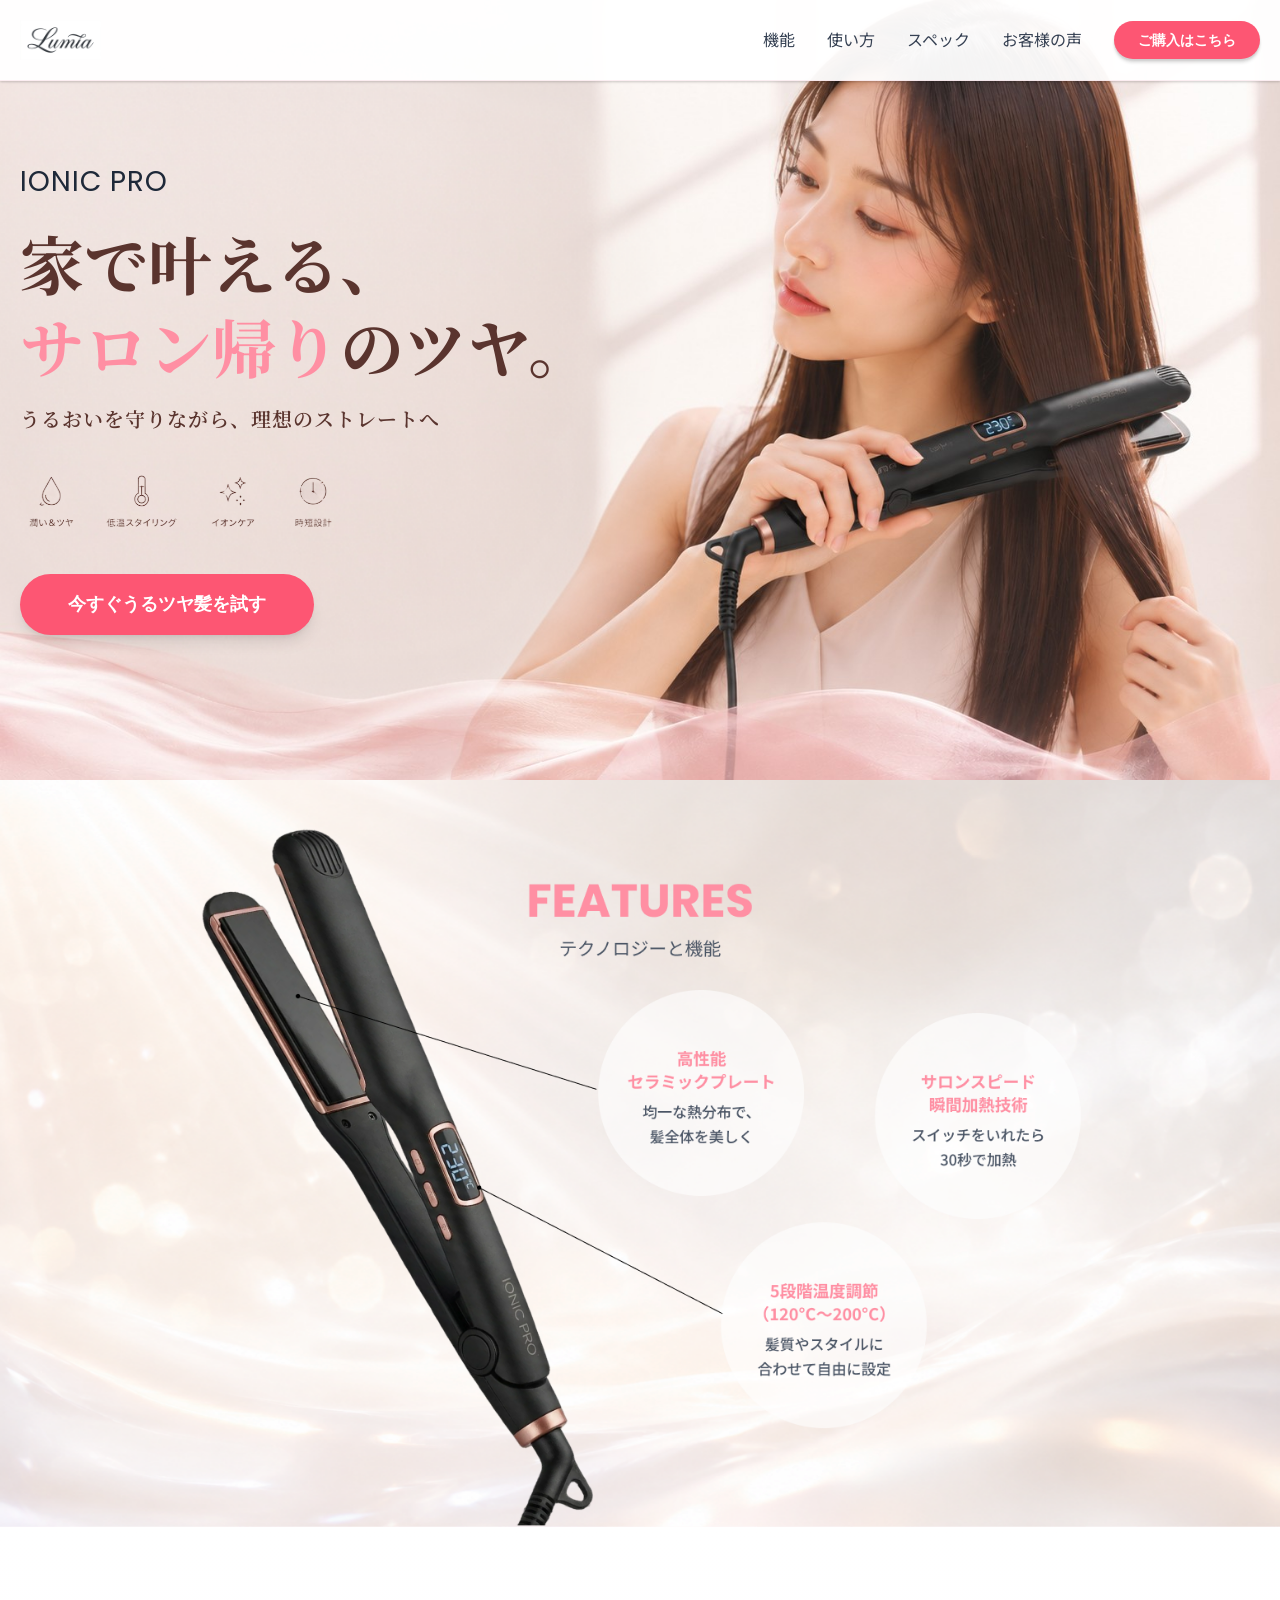
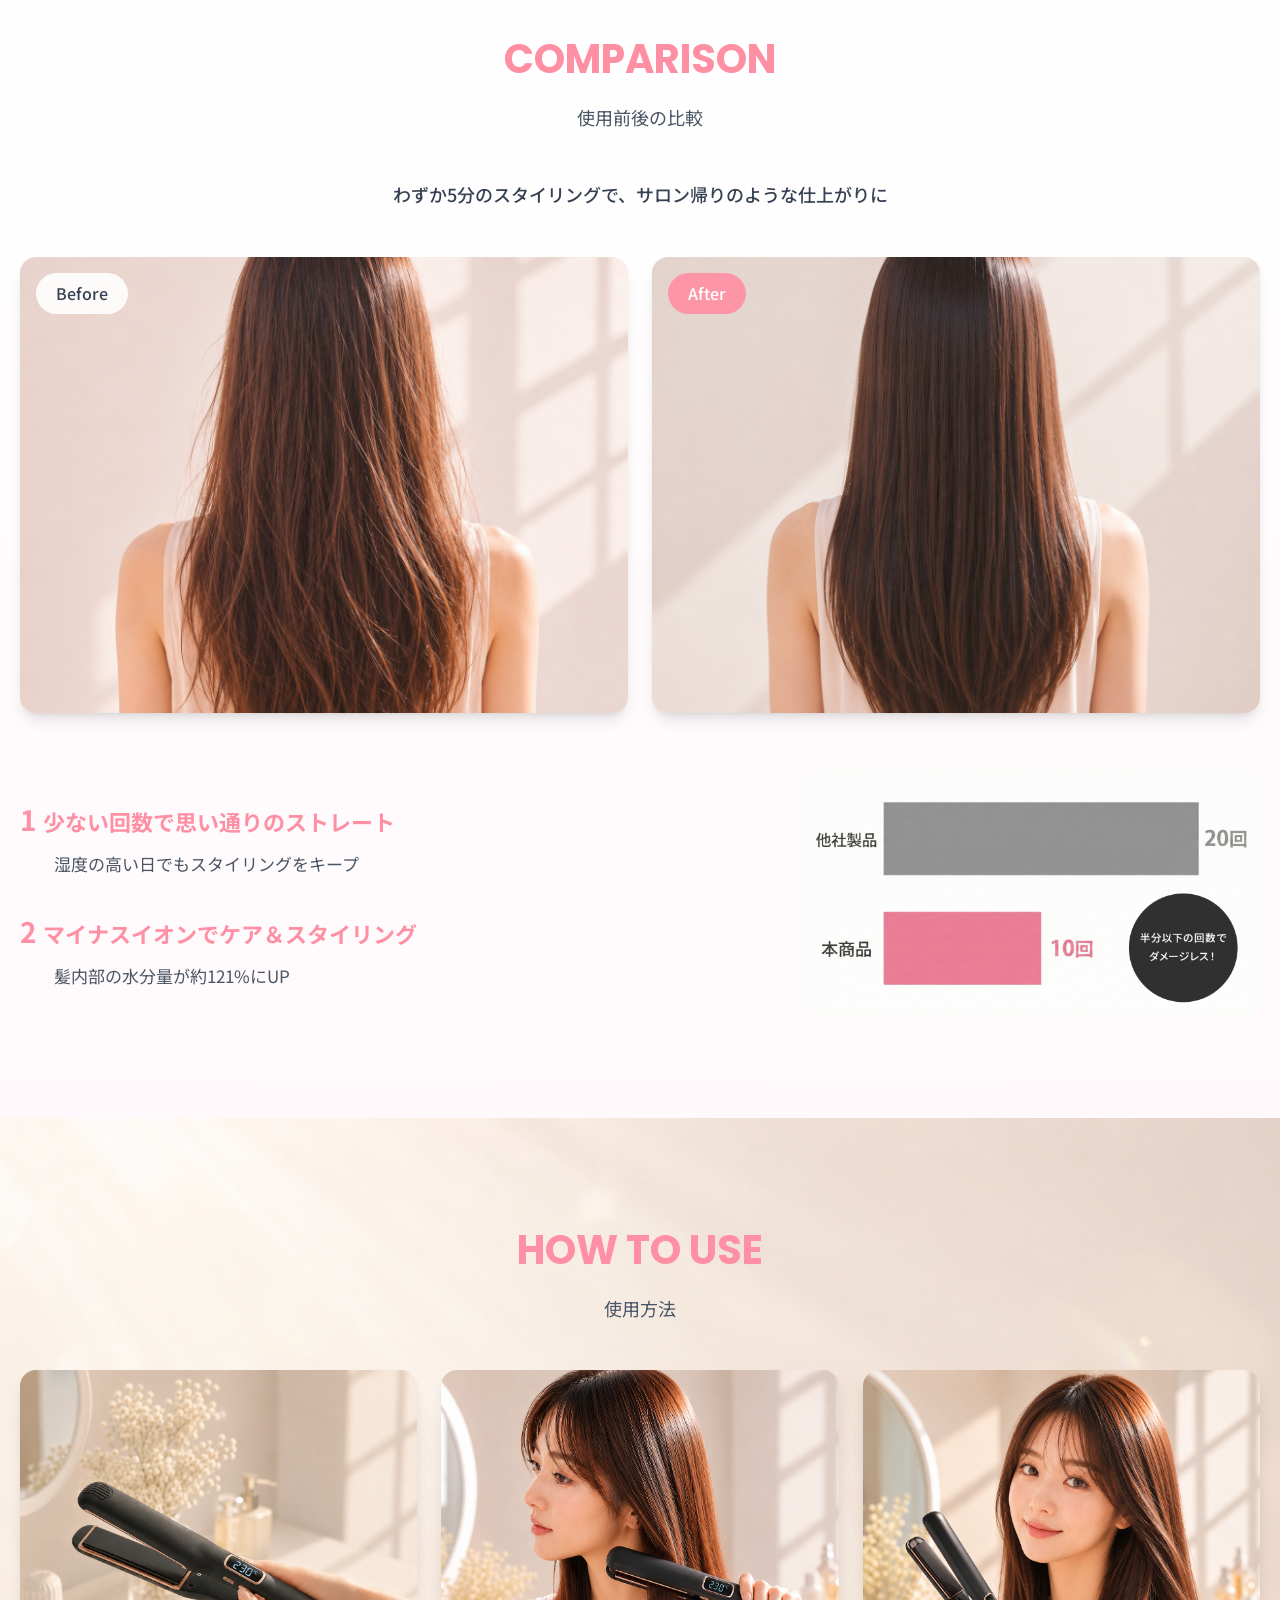
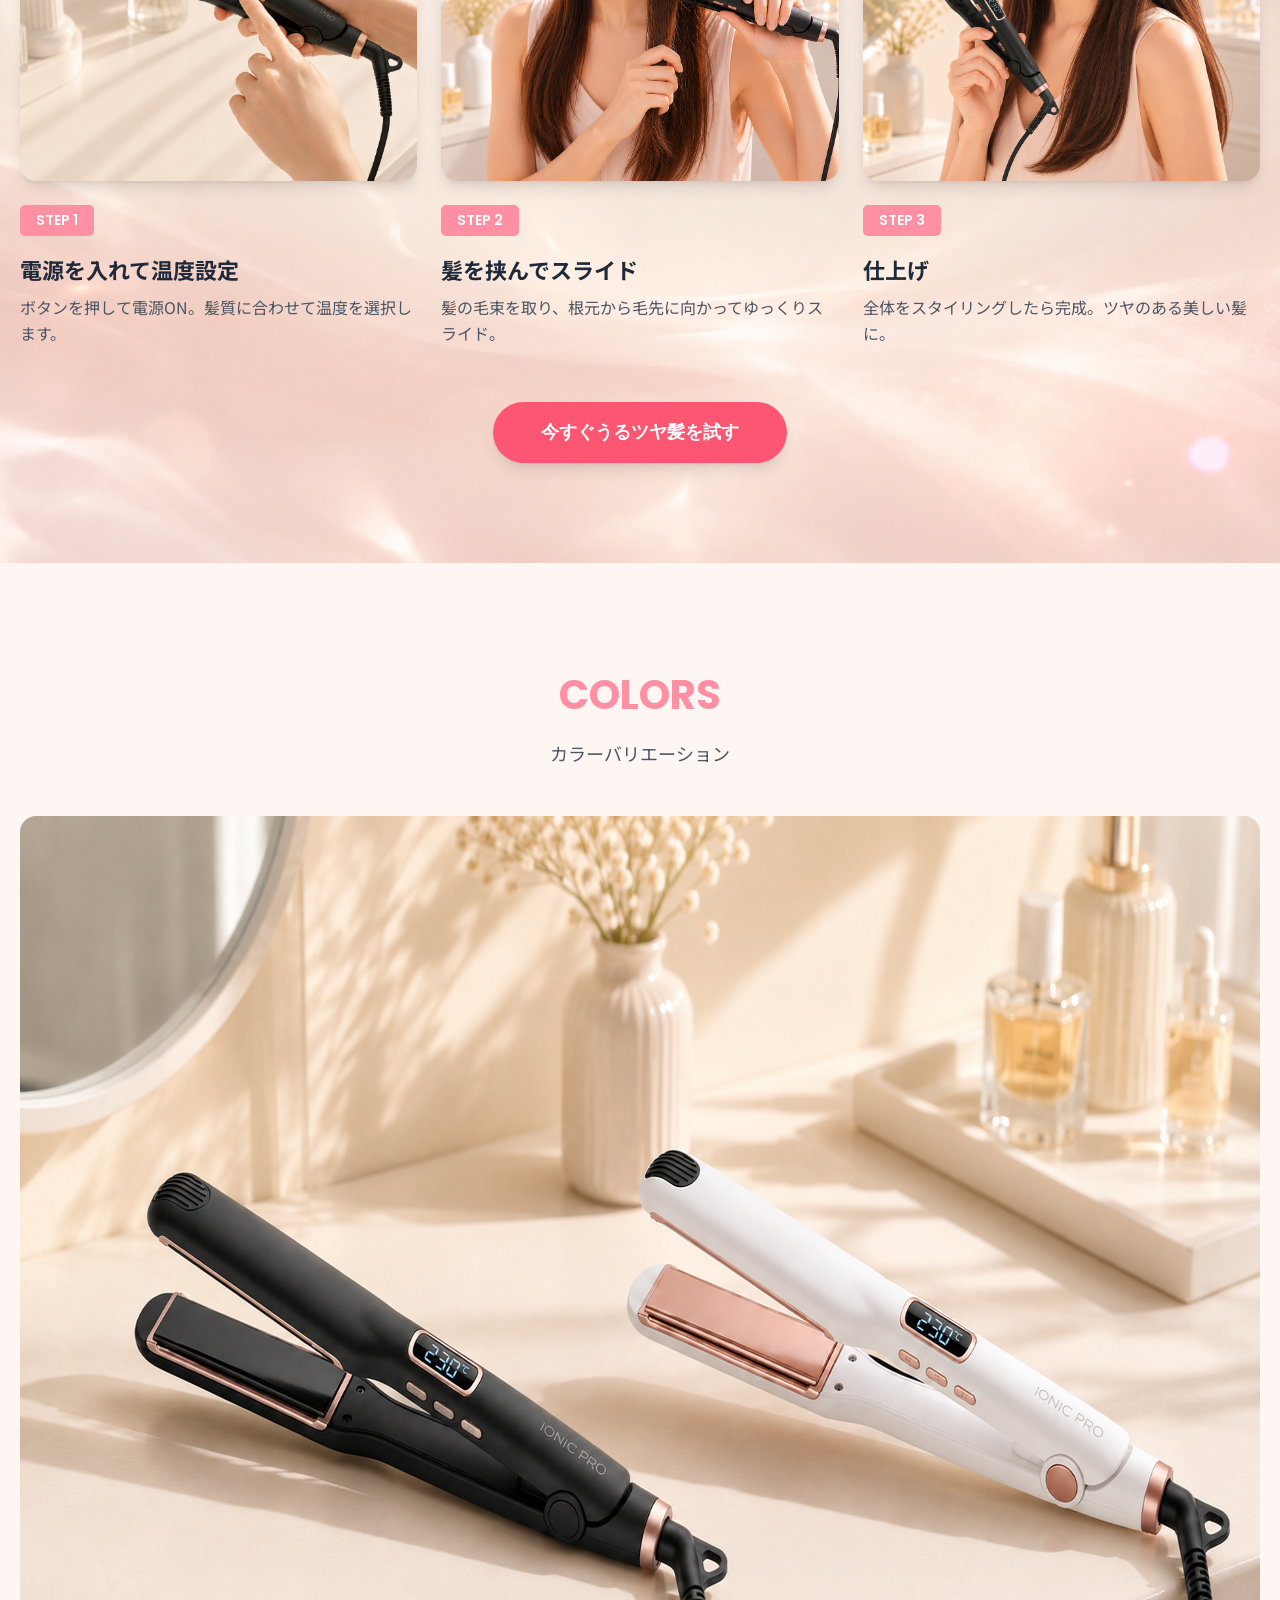
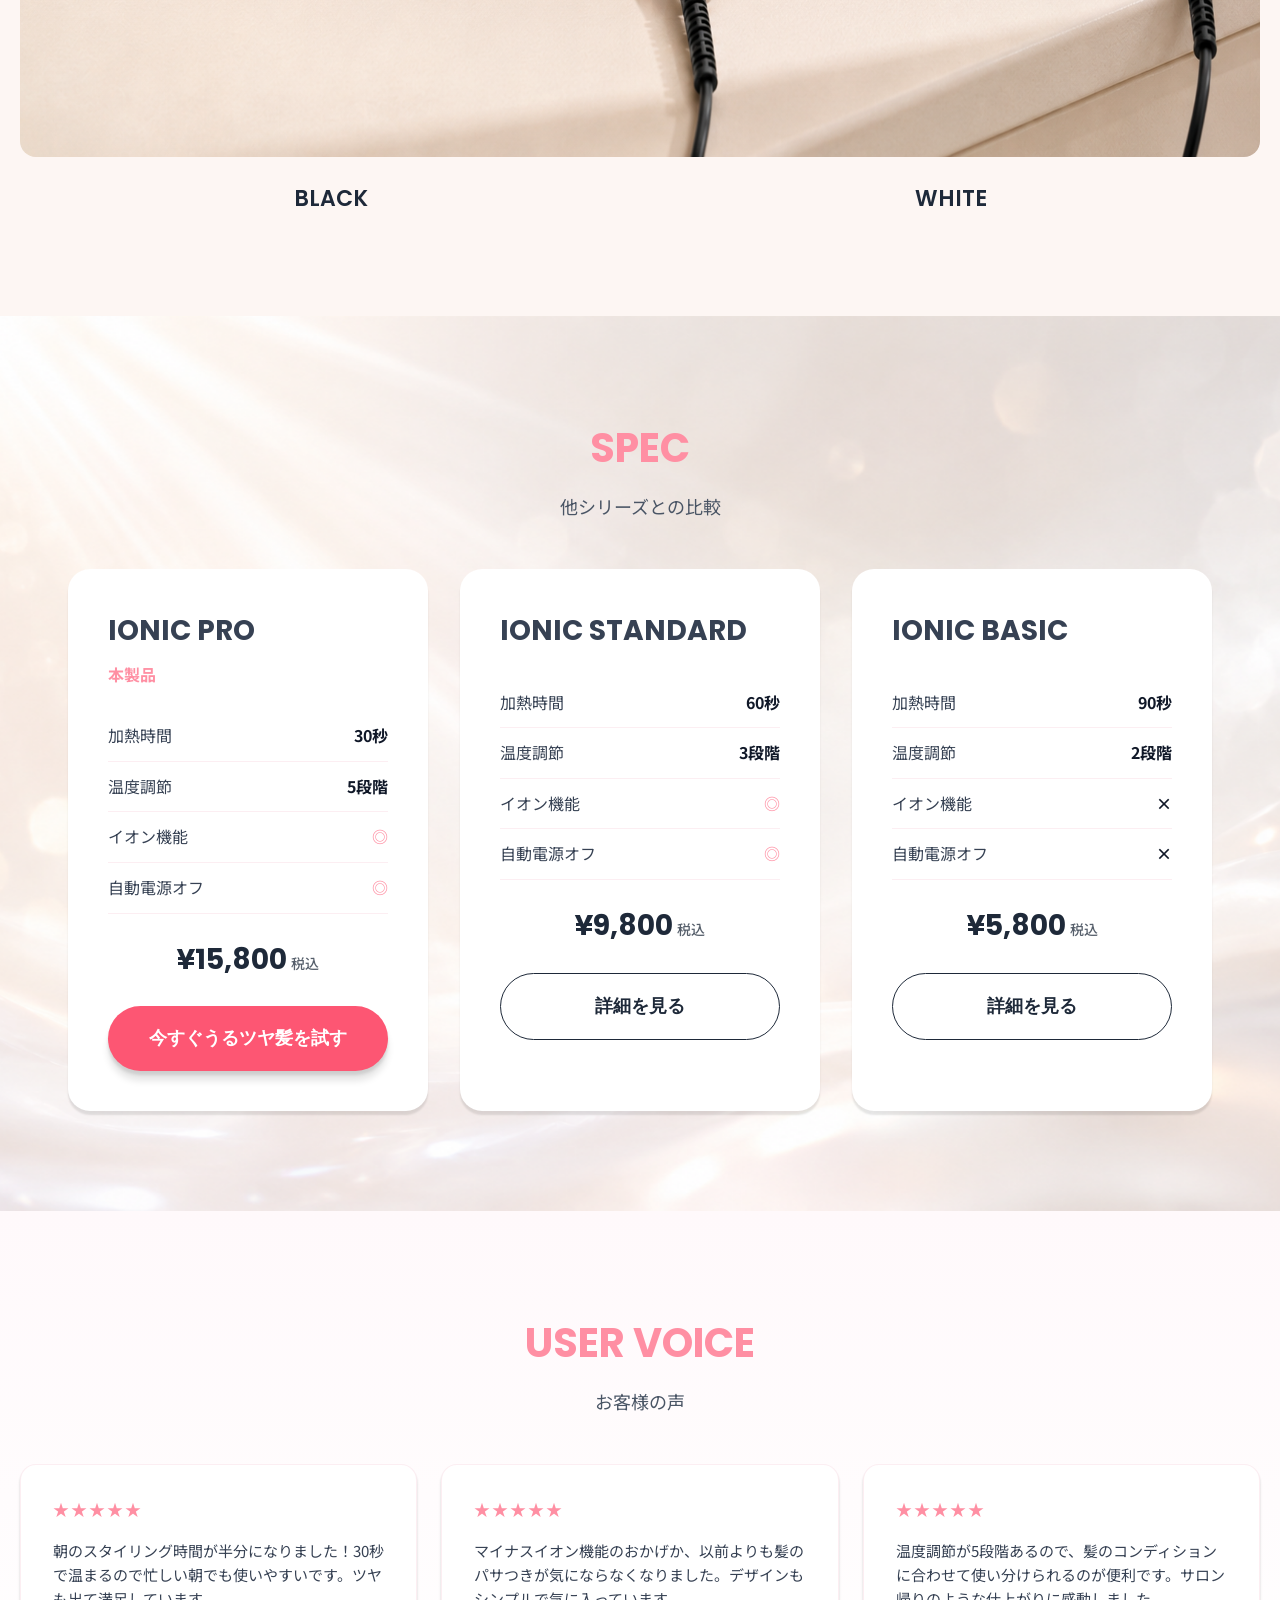
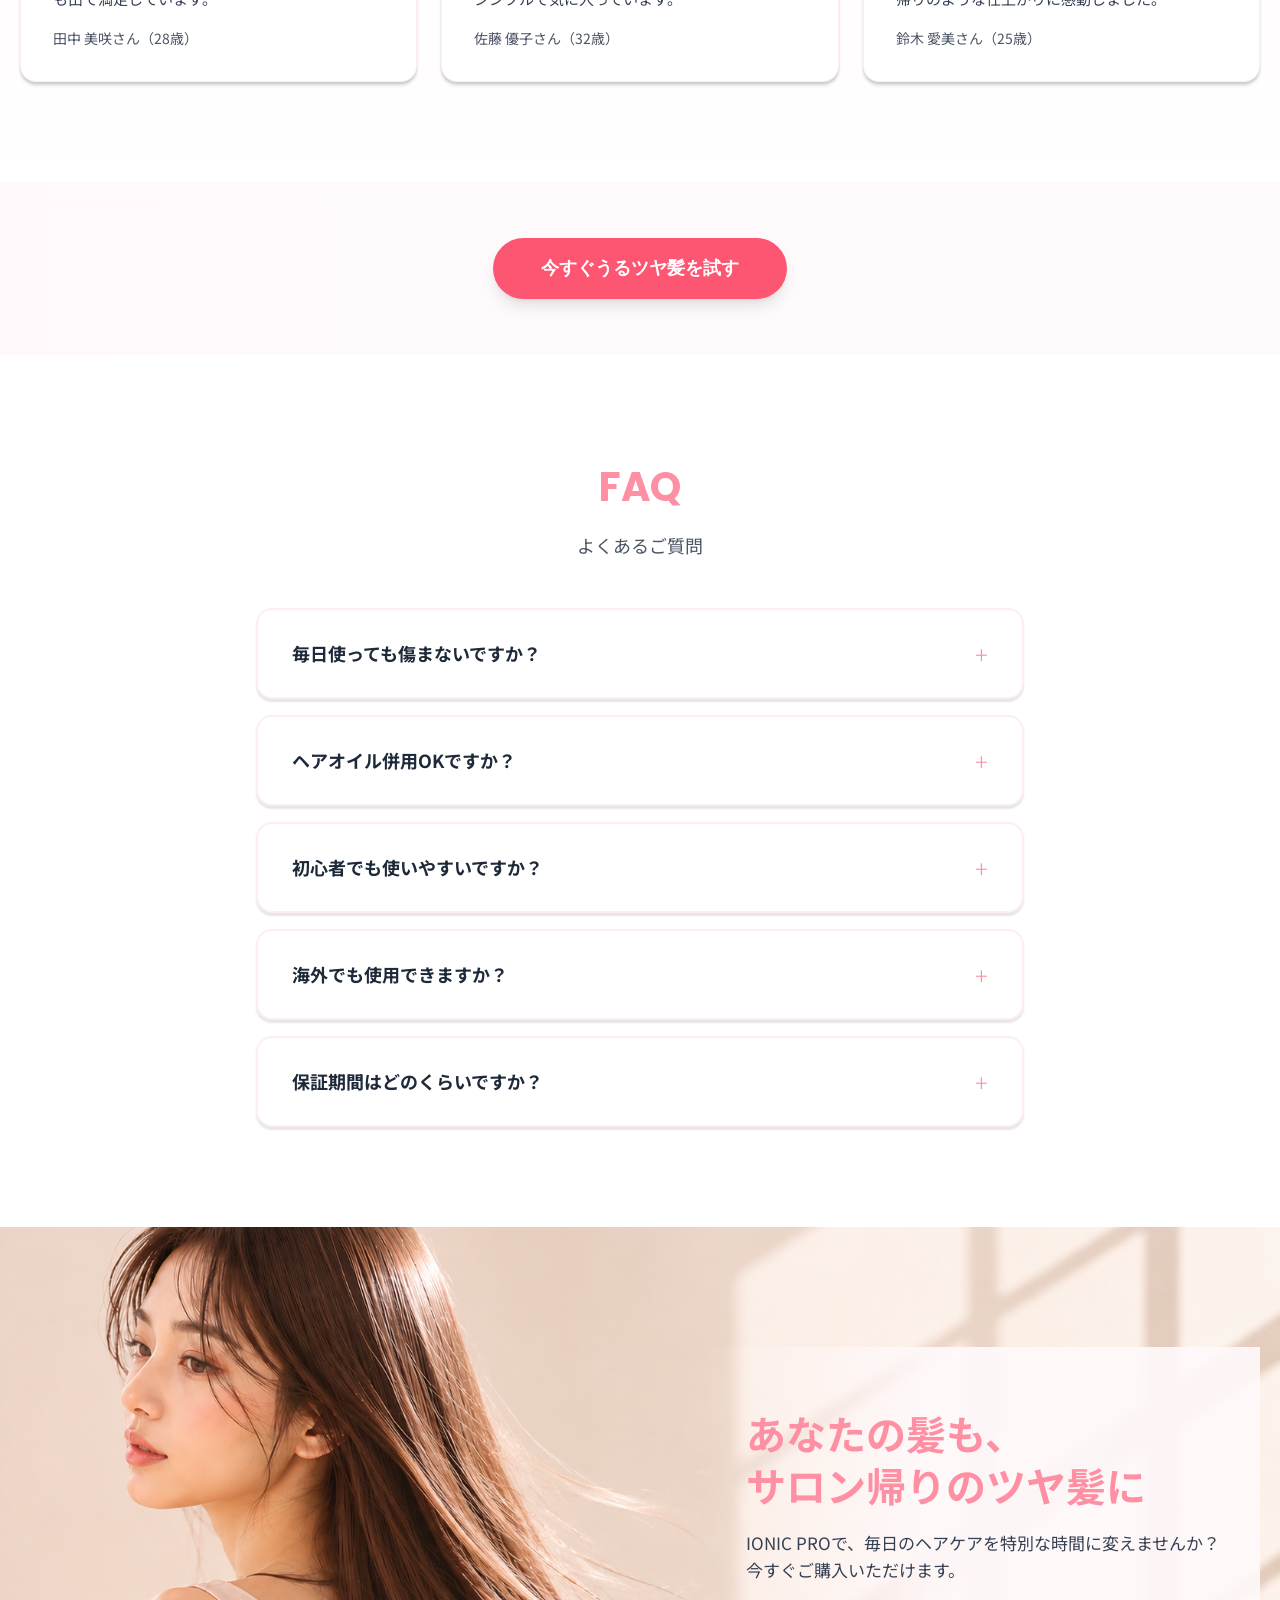
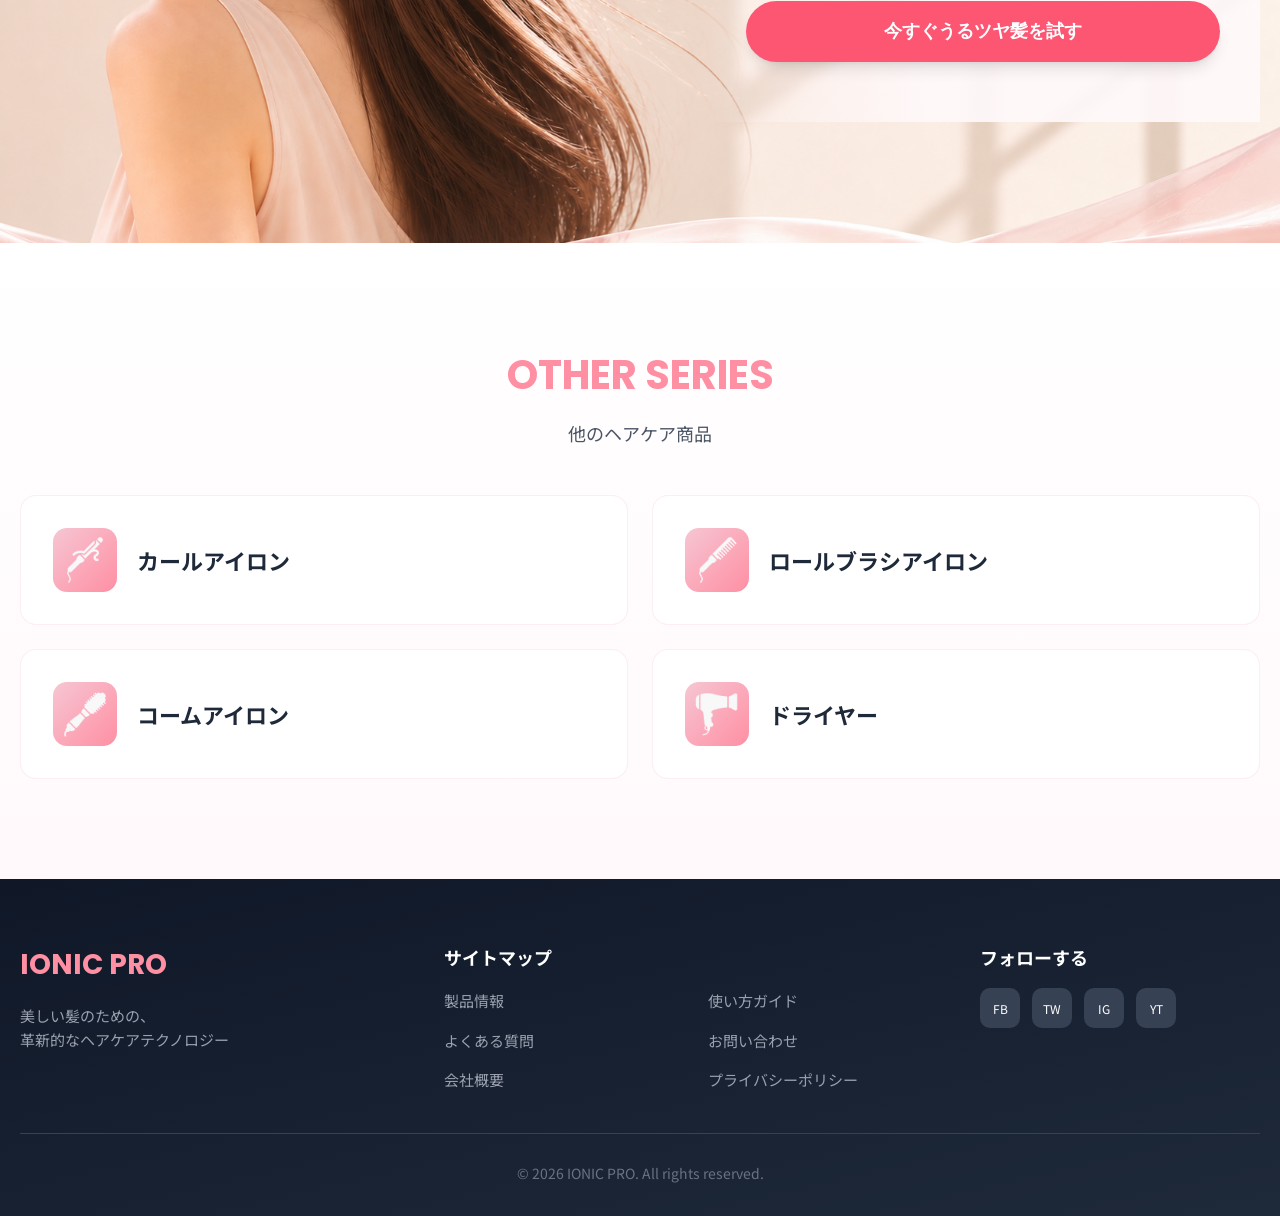
==== index.html @ 2565b425 "Add IONIC PRO landing page implementation from Figma design Vanilla HTML/CSS/JS landing page with re" ====
<!DOCTYPE html>
<html lang="ja">
<head>
<meta charset="UTF-8">
<meta name="viewport" content="width=device-width, initial-scale=1.0">
<title>IONIC PRO | 家で叶える、サロン帰りのツヤ。</title>
<meta name="description" content="IONIC PRO（イオニックプロ）は、低温スタイリングとマイナスイオンケアで理想のうるツヤストレートを叶えるヘアアイロンです。">
<link rel="preconnect" href="https://fonts.googleapis.com">
<link rel="stylesheet" href="css/base.css">
</head>
<body>

<header class="header">
  <div class="container header__inner">
    <a href="#" class="header__logo">
      <img src="assets/img/header-logo.png" alt="IONIC PRO" width="139" height="40" fetchpriority="high">
    </a>
    <button class="header__menu-btn" id="menuBtn" aria-label="メニューを開く" aria-expanded="false">
      <span></span><span></span><span></span>
    </button>
    <nav class="header__nav" id="headerNav">
      <a href="#features" class="header__link">機能</a>
      <a href="#howtouse" class="header__link">使い方</a>
      <a href="#spec" class="header__link">スペック</a>
      <a href="#uservoice" class="header__link">お客様の声</a>
      <a href="#cta" class="header__cta">ご購入はこちら</a>
    </nav>
  </div>
</header>

<main>
  <section class="hero">
    <img src="assets/img/fv-hero.png" alt="IONIC PROでストレートヘアをセットする女性" class="hero__bg" fetchpriority="high">
    <div class="hero__inner">
      <p class="hero__brand">IONIC PRO</p>
      <h1 class="hero__title">家で叶える、<br><span>サロン帰り</span>のツヤ。</h1>
      <p class="hero__desc">うるおいを守りながら、理想のストレートへ</p>
      <img src="assets/img/hero-icons.png" alt="潤い&amp;ツヤ、低温スタイリング、イオンケア、時短設計" class="hero__icons" width="653" height="128" fetchpriority="high">
      <a href="#cta" class="btn-primary">今すぐうるツヤ髪を試す</a>
    </div>
  </section>

  <section id="features" data-src="partials/features.html" class="lazy-section"></section>
  <section id="comparison" data-src="partials/comparison.html" class="lazy-section"></section>
  <section id="howtouse" data-src="partials/howtouse.html" class="lazy-section"></section>
  <section id="colors" data-src="partials/colors.html" class="lazy-section"></section>
  <section id="spec" data-src="partials/spec.html" class="lazy-section"></section>
  <section id="uservoice" data-src="partials/uservoice.html" class="lazy-section"></section>
  <section id="cta" data-src="partials/cta.html" class="lazy-section"></section>
  <section id="faq" data-src="partials/faq.html" class="lazy-section"></section>
  <section id="finalcta" data-src="partials/finalcta.html" class="lazy-section"></section>
  <section id="otherseries" data-src="partials/otherseries.html" class="lazy-section"></section>
</main>

<footer id="footer" data-src="partials/footer.html" class="lazy-section"></footer>

<script src="js/main.js" defer></script>
</body>
</html>
---- css/base.css ----
@import url("https://fonts.googleapis.com/css2?family=Poppins:wght@600;700&family=Noto+Sans+JP:wght@400;500;700&family=Noto+Serif+JP:wght@600;700&display=swap");

:root {
  --color-accent: #ff8fa3;
  --color-cta: #fd5673;
  --color-heading: #1e2939;
  --color-text: #4a5565;
  --color-text-dark: #364153;
  --color-border: rgba(246, 198, 211, 0.3);
  --font-en: "Poppins", sans-serif;
  --font-jp: "Noto Sans JP", sans-serif;
  --font-jp-serif: "Noto Serif JP", serif;
  --container-width: 1280px;
}

* {
  margin: 0;
  padding: 0;
  box-sizing: border-box;
}

html {
  scroll-behavior: smooth;
}

body {
  font-family: var(--font-jp);
  color: var(--color-text-dark);
  line-height: 1.6;
  background: #fff;
}

img {
  display: block;
  max-width: 100%;
}

a {
  text-decoration: none;
  color: inherit;
}

button {
  font-family: inherit;
  border: none;
  background: none;
  cursor: pointer;
}

.container {
  width: 100%;
  max-width: var(--container-width);
  margin: 0 auto;
  padding: 0 20px;
}

.section-head {
  display: flex;
  flex-direction: column;
  align-items: center;
  gap: 12px;
  text-align: center;
  margin-bottom: 48px;
}

.section-head__en {
  font-family: var(--font-en);
  font-weight: 700;
  font-size: 40px;
  color: var(--color-accent);
}

.section-head__ja {
  font-family: var(--font-jp);
  font-size: 18px;
  color: var(--color-text);
}

.btn-primary {
  display: inline-flex;
  align-items: center;
  justify-content: center;
  padding: 16px 48px;
  border-radius: 50px;
  background: var(--color-cta);
  color: #fff;
  font-family: var(--font-en);
  font-weight: 700;
  font-size: 18px;
  box-shadow: 0 10px 15px -3px rgba(0, 0, 0, 0.1), 0 4px 6px -4px rgba(0, 0, 0, 0.1);
  transition: transform 0.2s ease, box-shadow 0.2s ease;
}

.btn-primary:hover {
  transform: translateY(-2px);
  box-shadow: 0 14px 20px -3px rgba(0, 0, 0, 0.15), 0 6px 8px -4px rgba(0, 0, 0, 0.15);
}

/* Header */
.header {
  position: fixed;
  top: 0;
  left: 0;
  right: 0;
  z-index: 100;
  background: rgba(255, 255, 255, 0.95);
  border-bottom: 1px solid var(--color-border);
  box-shadow: 0 1px 3px 0 rgba(0, 0, 0, 0.1), 0 1px 2px 0 rgba(0, 0, 0, 0.1);
}

.header__inner {
  display: flex;
  align-items: center;
  justify-content: space-between;
  height: 80px;
}

.header__logo img {
  height: 40px;
  width: auto;
}

.header__nav {
  display: flex;
  align-items: center;
  gap: 32px;
}

.header__link {
  font-size: 16px;
  color: var(--color-text-dark);
}

.header__cta {
  display: inline-flex;
  align-items: center;
  justify-content: center;
  padding: 8px 24px;
  border-radius: 50px;
  background: var(--color-cta);
  color: #fff;
  font-family: var(--font-en);
  font-weight: 700;
  font-size: 14px;
  box-shadow: 0 4px 3px rgba(0, 0, 0, 0.1), 0 2px 2px rgba(0, 0, 0, 0.1);
  white-space: nowrap;
}

.header__menu-btn {
  display: none;
  flex-direction: column;
  gap: 5px;
  padding: 8px;
}

.header__menu-btn span {
  width: 24px;
  height: 2px;
  background: var(--color-text-dark);
}

/* Hero / First view */
.hero {
  position: relative;
  padding-top: 80px;
  min-height: 780px;
  overflow: hidden;
  background: #f6e9e6;
}

.hero__bg {
  position: absolute;
  inset: 0;
  width: 100%;
  height: 100%;
  object-fit: cover;
  z-index: 0;
}

.hero__inner {
  position: relative;
  z-index: 1;
  max-width: var(--container-width);
  margin: 0 auto;
  padding: 80px 20px;
}

.hero__brand {
  font-family: var(--font-en);
  font-size: 28px;
  color: var(--color-heading);
  margin-bottom: 16px;
  letter-spacing: 1px;
}

.hero__title {
  font-family: var(--font-jp-serif);
  font-weight: 700;
  color: #5a342e;
  font-size: 64px;
  line-height: 1.3;
  margin-bottom: 16px;
}

.hero__title span {
  color: var(--color-accent);
}

.hero__desc {
  font-family: var(--font-jp-serif);
  font-weight: 600;
  font-size: 20px;
  letter-spacing: 1px;
  color: #5a342e;
  margin-bottom: 32px;
}

.hero__icons {
  width: 340px;
  max-width: 100%;
  height: auto;
  margin-bottom: 40px;
}

@media (max-width: 768px) {
  .header__nav {
    position: fixed;
    top: 80px;
    left: 0;
    right: 0;
    flex-direction: column;
    align-items: flex-start;
    gap: 0;
    background: #fff;
    box-shadow: 0 4px 6px -4px rgba(0, 0, 0, 0.1);
    transform: translateY(-10px);
    opacity: 0;
    pointer-events: none;
    transition: opacity 0.2s ease, transform 0.2s ease;
  }

  .header__nav.is-open {
    opacity: 1;
    transform: translateY(0);
    pointer-events: auto;
  }

  .header__link {
    width: 100%;
    padding: 16px 24px;
    border-bottom: 1px solid var(--color-border);
  }

  .header__cta {
    margin: 16px 24px;
  }

  .header__menu-btn {
    display: flex;
  }

  .hero {
    min-height: auto;
  }

  .hero__inner {
    padding: 48px 20px;
  }

  .hero__brand {
    font-size: 20px;
  }

  .hero__title {
    font-size: 38px;
  }

  .hero__desc {
    font-size: 16px;
  }

  .hero__icons {
    width: 280px;
  }

  .section-head__en {
    font-size: 28px;
  }
}
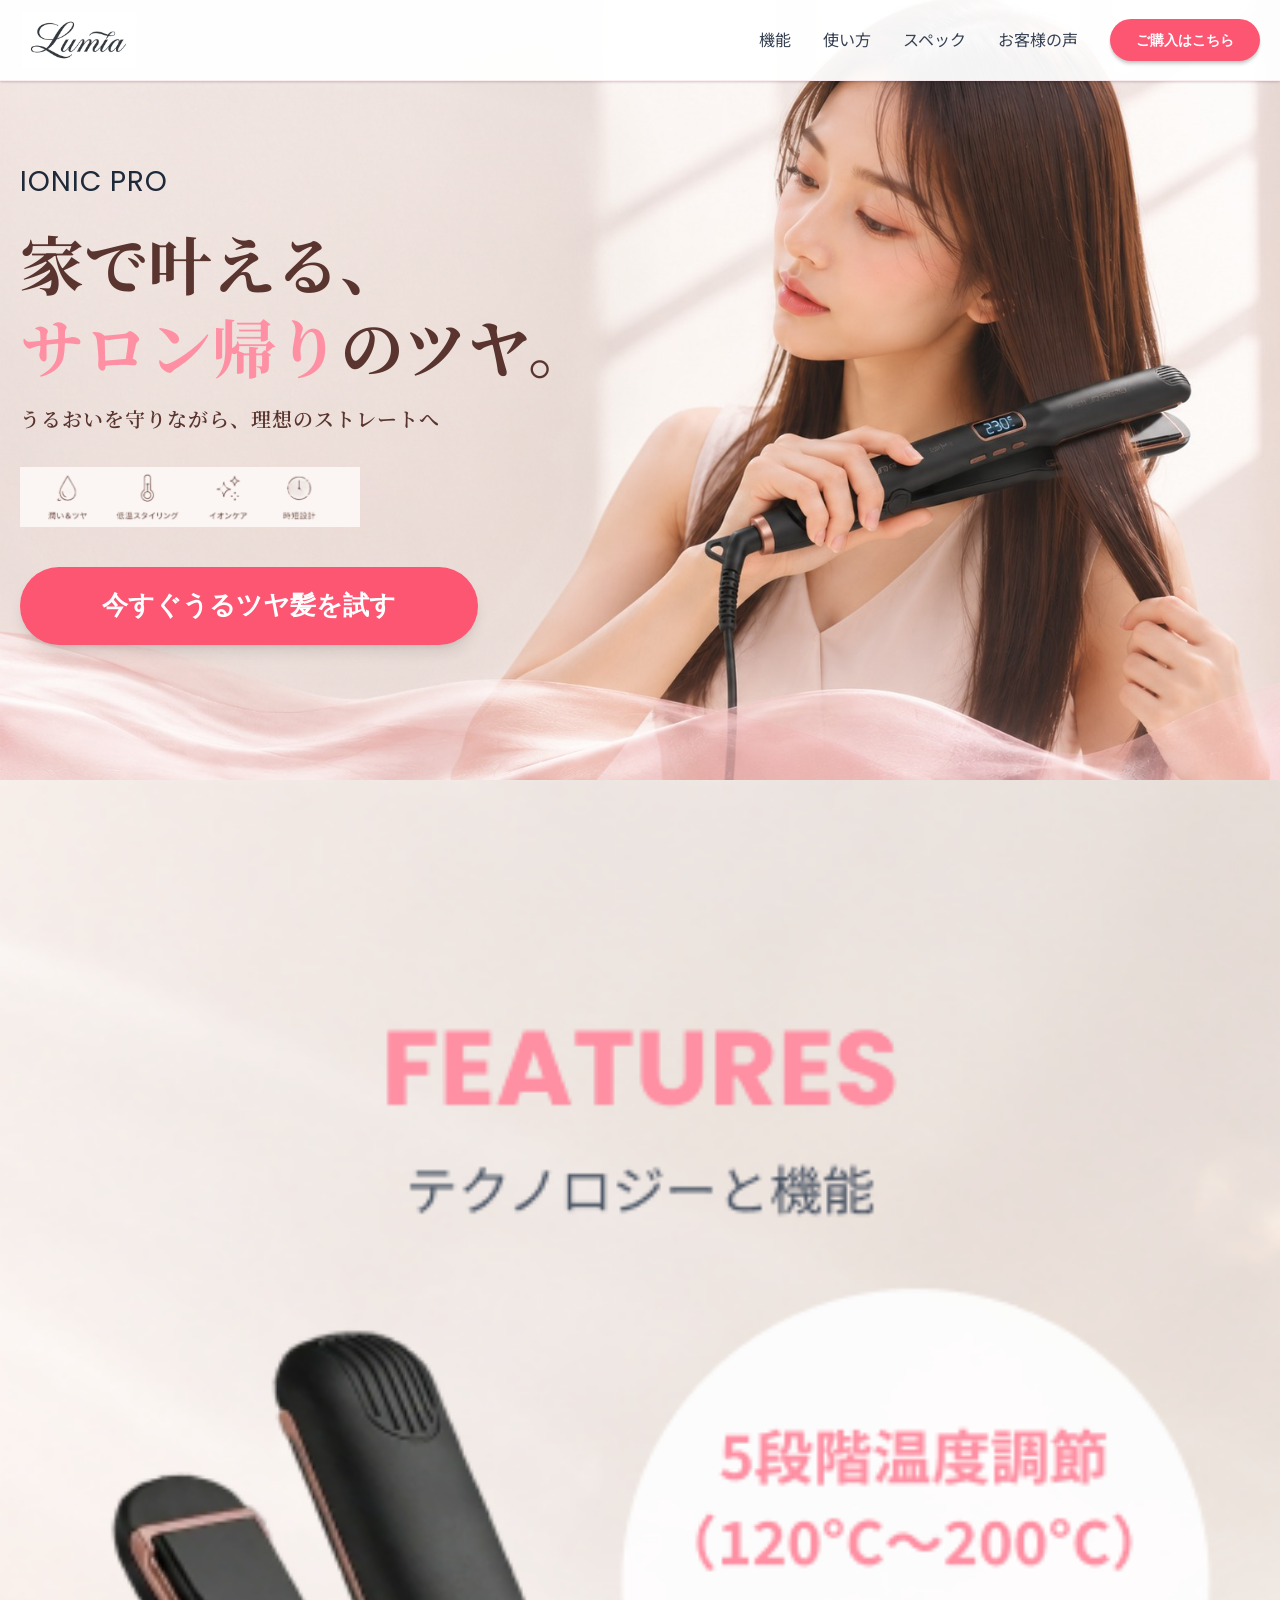
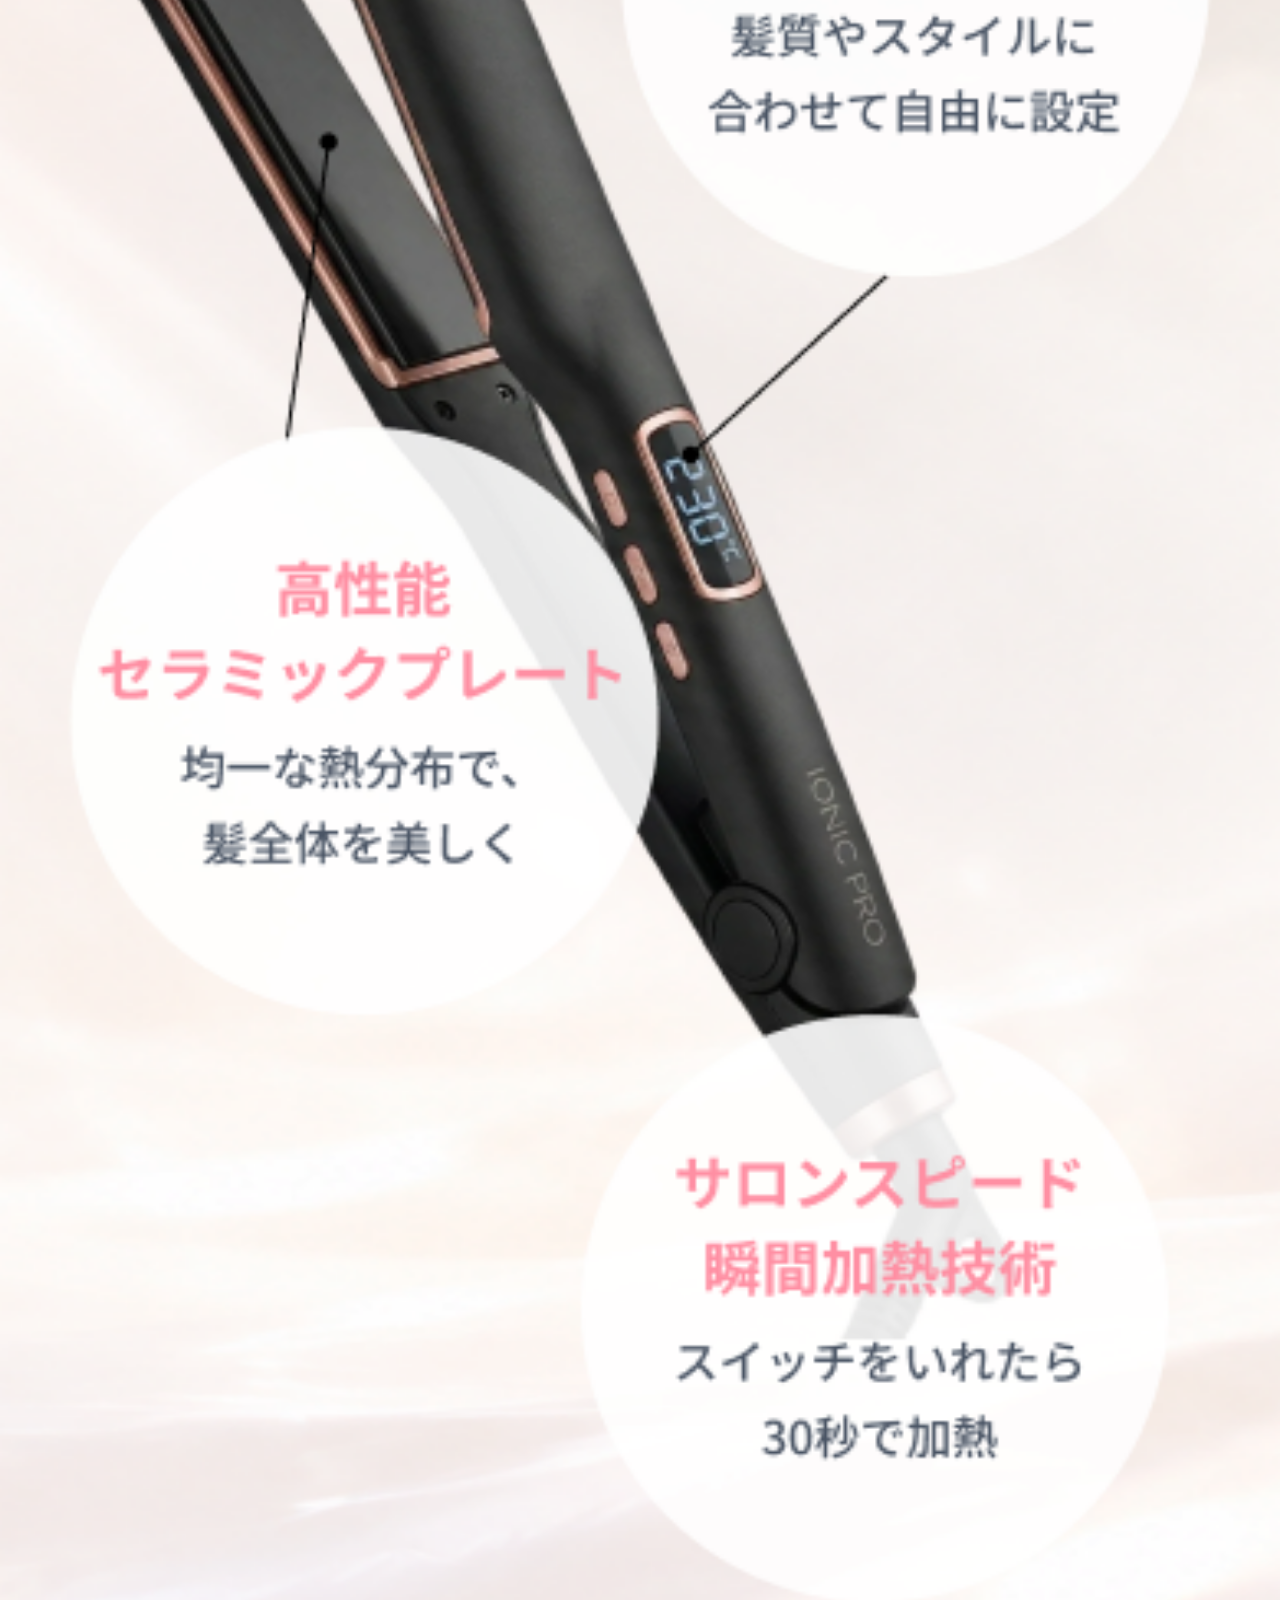
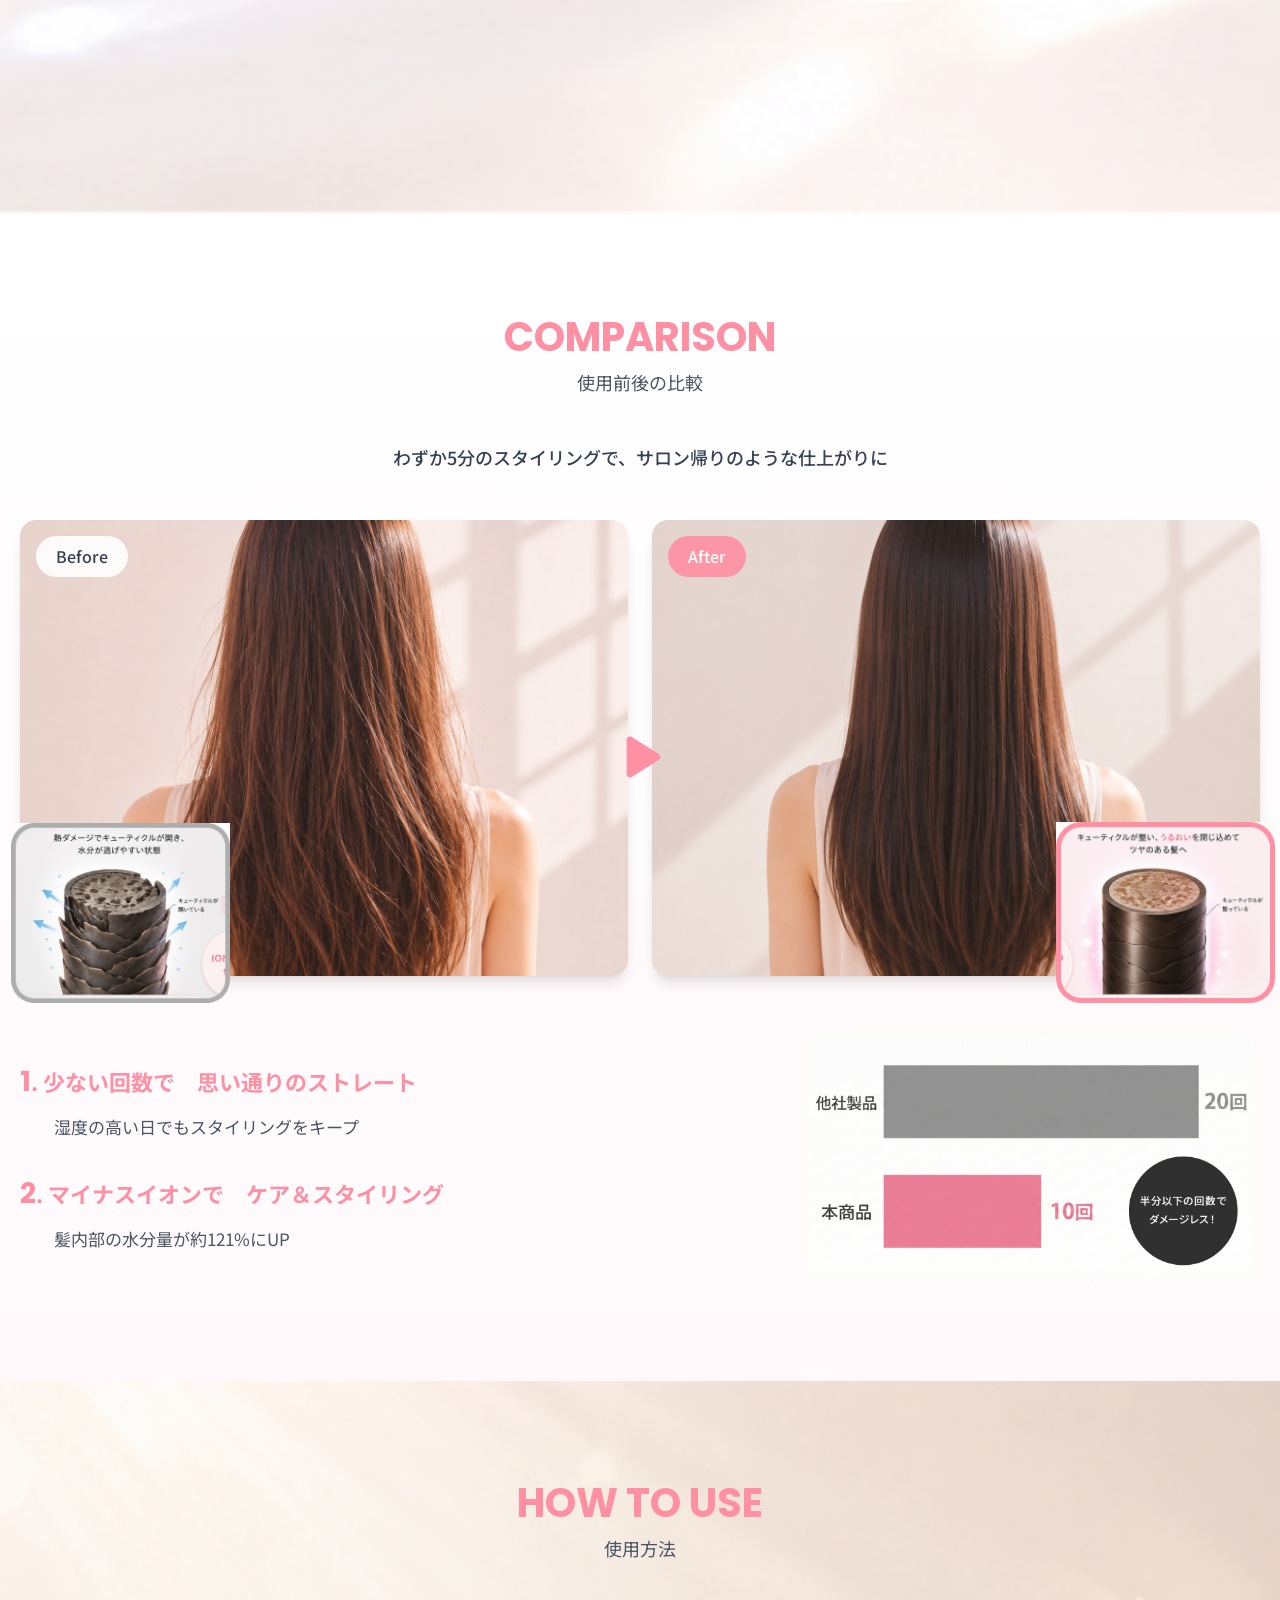
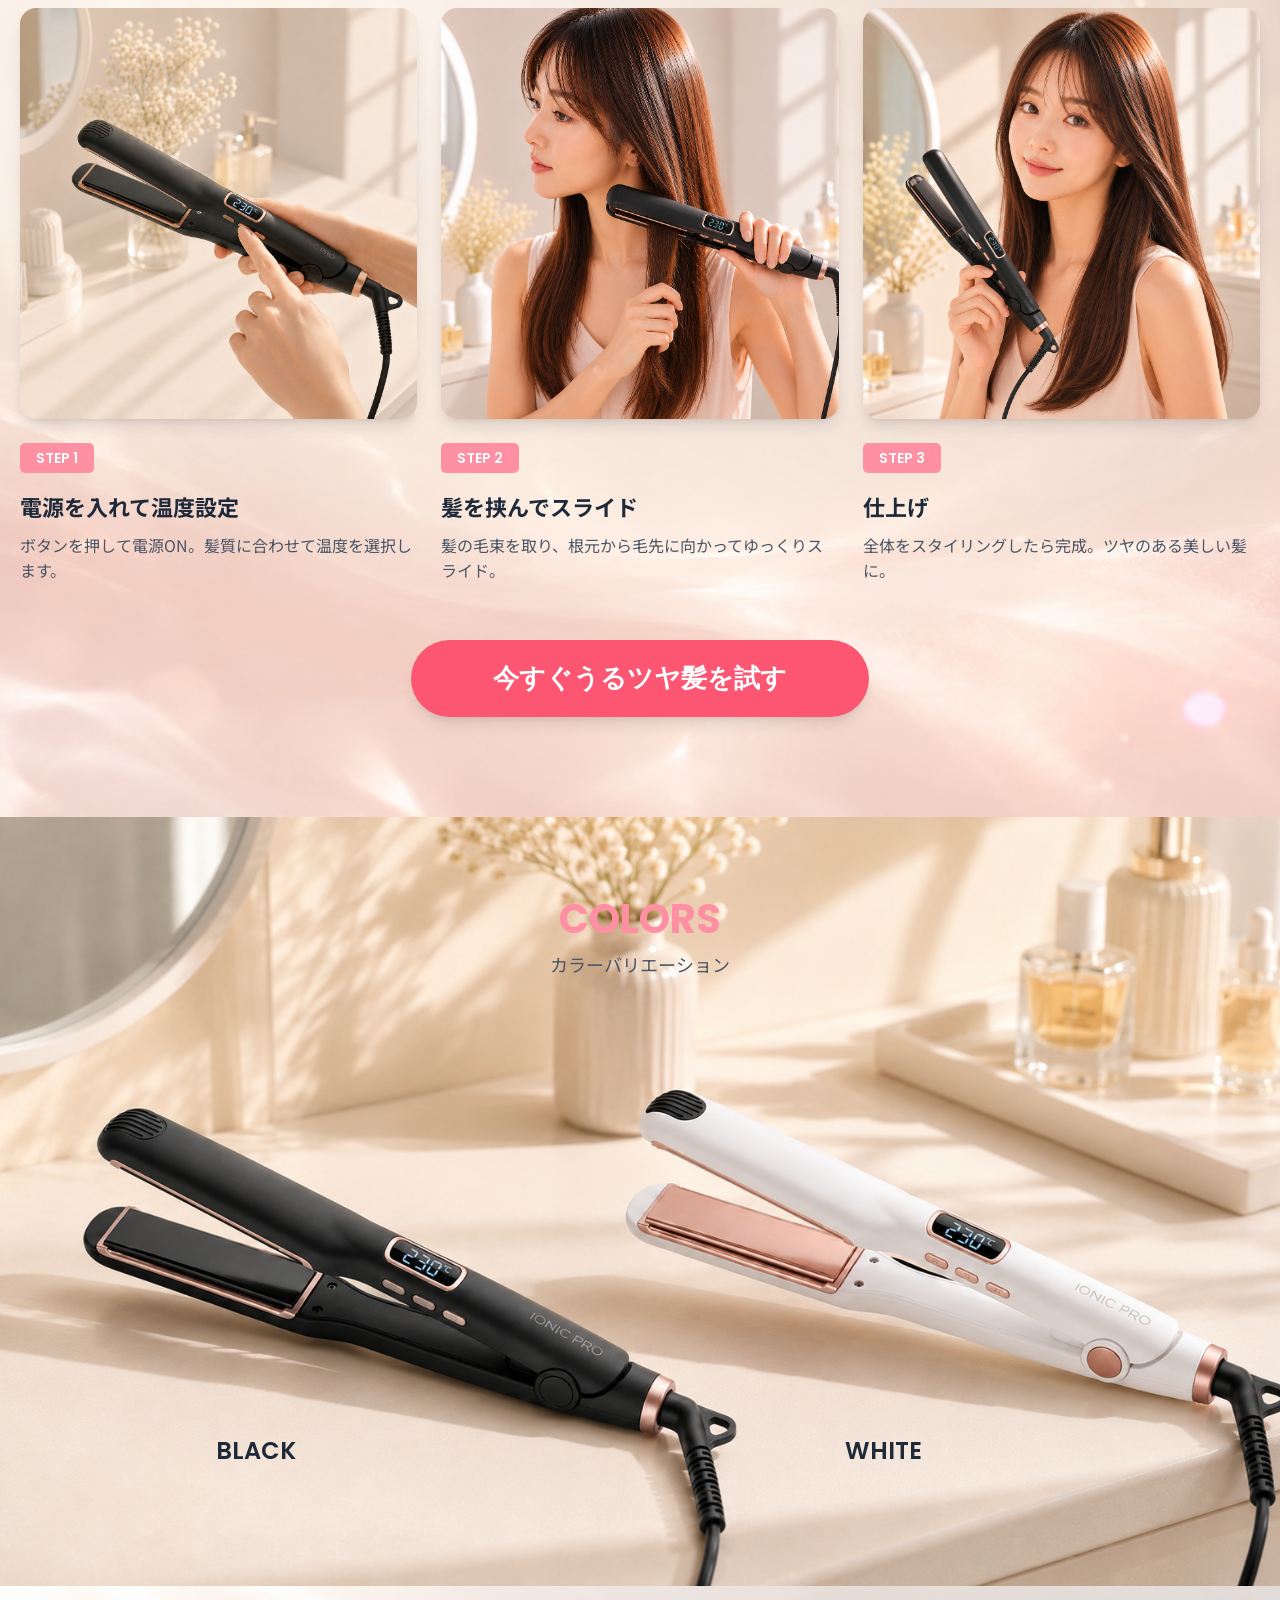
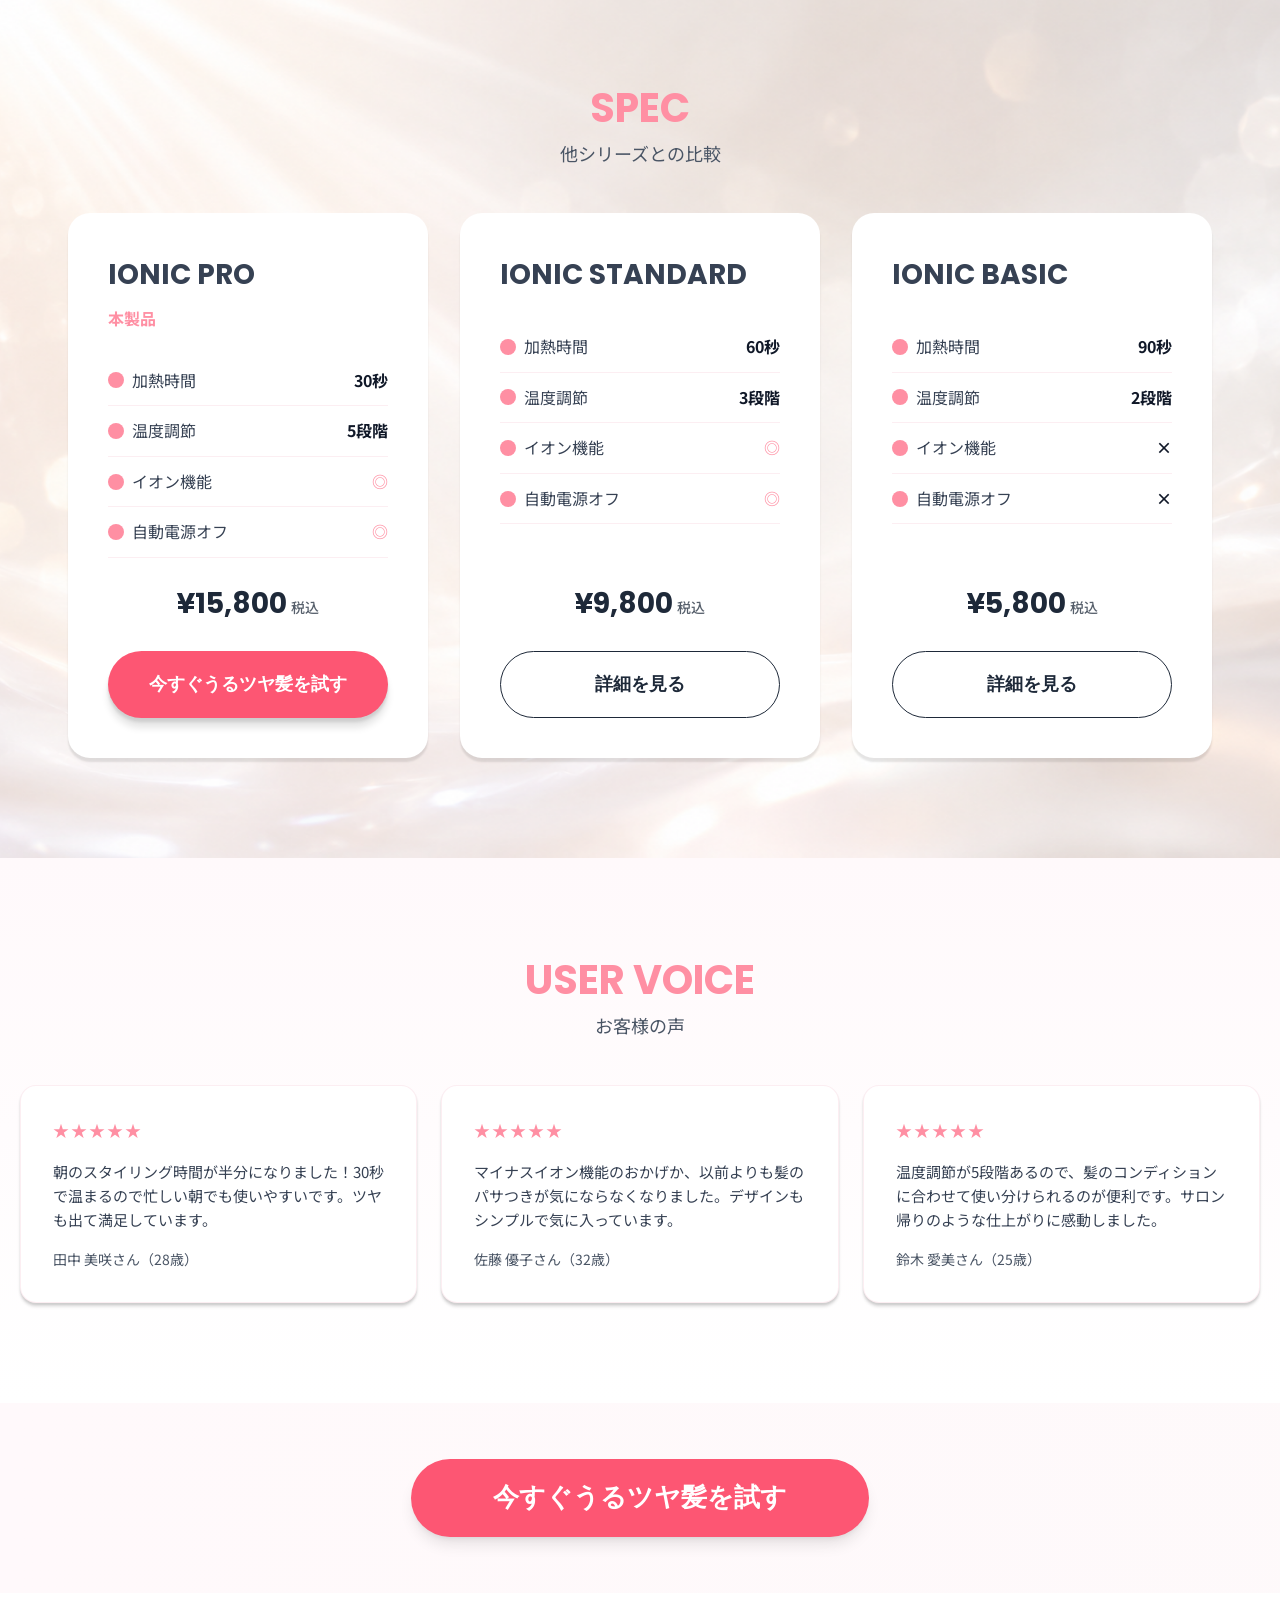
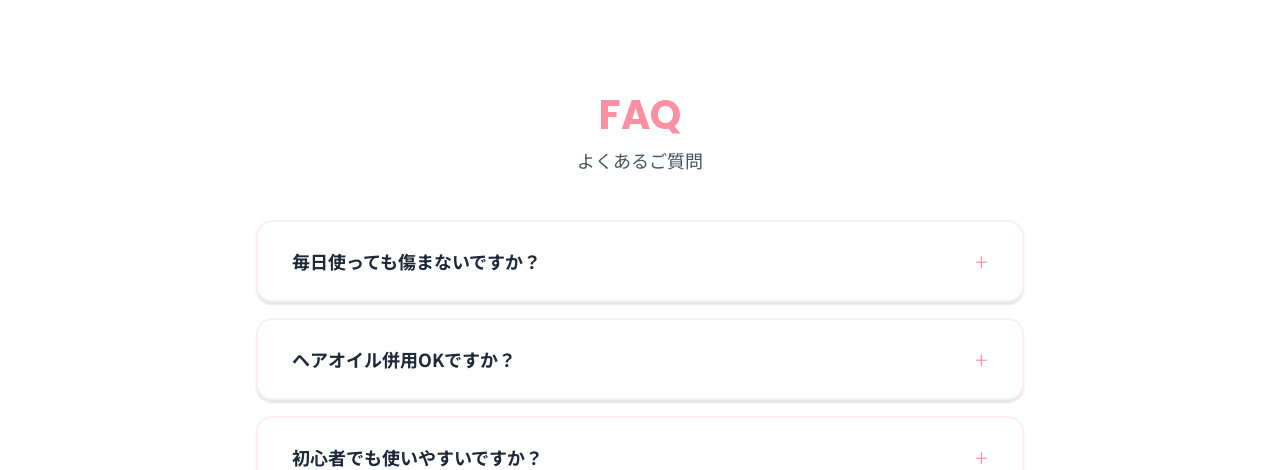
==== commit 555954dd: "Rework mobile layout and CTA components to match Figma spec - Rebuild Hero, Features, Comparison, Ho" ====
--- a/index.html
+++ b/index.html
@@ -13,7 +13,7 @@
 <header class="header">
   <div class="container header__inner">
     <a href="#" class="header__logo">
-      <img src="assets/img/header-logo.png" alt="IONIC PRO" width="139" height="40" fetchpriority="high">
+      <img src="assets/img/header-logo.png" alt="IONIC PRO" width="202" height="58" fetchpriority="high">
     </a>
     <button class="header__menu-btn" id="menuBtn" aria-label="メニューを開く" aria-expanded="false">
       <span></span><span></span><span></span>
@@ -30,12 +30,22 @@
 
 <main>
   <section class="hero">
-    <img src="assets/img/fv-hero.png" alt="IONIC PROでストレートヘアをセットする女性" class="hero__bg" fetchpriority="high">
+    <div class="hero__photo">
+      <picture>
+        <source media="(max-width: 768px)" srcset="assets/img/hero-photo-sp.png">
+        <img src="assets/img/fv-hero.png" alt="IONIC PROでストレートヘアをセットする女性" class="hero__bg" fetchpriority="high">
+      </picture>
+      <div class="hero__bg-fade" aria-hidden="true"></div>
+    </div>
     <div class="hero__inner">
+      <img src="assets/img/hero-brand.png" alt="IONIC PRO" class="hero__brand-img" width="126" height="23">
       <p class="hero__brand">IONIC PRO</p>
       <h1 class="hero__title">家で叶える、<br><span>サロン帰り</span>のツヤ。</h1>
       <p class="hero__desc">うるおいを守りながら、理想のストレートへ</p>
-      <img src="assets/img/hero-icons.png" alt="潤い&amp;ツヤ、低温スタイリング、イオンケア、時短設計" class="hero__icons" width="653" height="128" fetchpriority="high">
+      <picture>
+        <source media="(max-width: 768px)" srcset="assets/img/hero-icons-sp.png">
+        <img src="assets/img/hero-icons.png" alt="潤い&amp;ツヤ、低温スタイリング、イオンケア、時短設計" class="hero__icons" width="653" height="128" fetchpriority="high">
+      </picture>
       <a href="#cta" class="btn-primary">今すぐうるツヤ髪を試す</a>
     </div>
   </section>
--- a/css/base.css
+++ b/css/base.css
@@ -19,6 +19,16 @@
   box-sizing: border-box;
 }
 
+.sp-break {
+  display: none;
+}
+
+@media (max-width: 768px) {
+  .sp-break {
+    display: inline;
+  }
+}
+
 html {
   scroll-behavior: smooth;
 }
@@ -67,12 +77,14 @@
   font-family: var(--font-en);
   font-weight: 700;
   font-size: 40px;
+  line-height: 1.1;
   color: var(--color-accent);
 }
 
 .section-head__ja {
   font-family: var(--font-jp);
   font-size: 18px;
+  line-height: 1.3;
   color: var(--color-text);
 }
 
@@ -80,20 +92,29 @@
   display: inline-flex;
   align-items: center;
   justify-content: center;
-  padding: 16px 48px;
-  border-radius: 50px;
+  padding: 16px 80px;
+  border-radius: 999px;
+  border: 2px solid transparent;
   background: var(--color-cta);
   color: #fff;
   font-family: var(--font-en);
   font-weight: 700;
-  font-size: 18px;
+  font-size: 26px;
   box-shadow: 0 10px 15px -3px rgba(0, 0, 0, 0.1), 0 4px 6px -4px rgba(0, 0, 0, 0.1);
-  transition: transform 0.2s ease, box-shadow 0.2s ease;
+  transition: transform 0.2s ease, box-shadow 0.2s ease, background 0.2s ease, color 0.2s ease, border-color 0.2s ease;
 }
 
 .btn-primary:hover {
   transform: translateY(-2px);
+  background: #fff;
+  color: var(--color-cta);
+  border-color: var(--color-cta);
   box-shadow: 0 14px 20px -3px rgba(0, 0, 0, 0.15), 0 6px 8px -4px rgba(0, 0, 0, 0.15);
+}
+
+.btn-primary--small {
+  padding: 20px 64px;
+  font-size: 20px;
 }
 
 /* Header */
@@ -116,7 +137,7 @@
 }
 
 .header__logo img {
-  height: 40px;
+  height: 58px;
   width: auto;
 }
 
@@ -137,6 +158,7 @@
   justify-content: center;
   padding: 8px 24px;
   border-radius: 50px;
+  border: 2px solid transparent;
   background: var(--color-cta);
   color: #fff;
   font-family: var(--font-en);
@@ -144,6 +166,13 @@
   font-size: 14px;
   box-shadow: 0 4px 3px rgba(0, 0, 0, 0.1), 0 2px 2px rgba(0, 0, 0, 0.1);
   white-space: nowrap;
+  transition: background 0.2s ease, color 0.2s ease, border-color 0.2s ease;
+}
+
+.header__cta:hover {
+  background: #fff;
+  color: var(--color-cta);
+  border-color: var(--color-cta);
 }
 
 .header__menu-btn {
@@ -168,13 +197,20 @@
   background: #f6e9e6;
 }
 
-.hero__bg {
+.hero__photo {
   position: absolute;
   inset: 0;
+  z-index: 0;
+}
+
+.hero__bg {
   width: 100%;
   height: 100%;
   object-fit: cover;
-  z-index: 0;
+}
+
+.hero__bg-fade {
+  display: none;
 }
 
 .hero__inner {
@@ -183,6 +219,10 @@
   max-width: var(--container-width);
   margin: 0 auto;
   padding: 80px 20px;
+}
+
+.hero__brand-img {
+  display: none;
 }
 
 .hero__brand {
@@ -261,18 +301,44 @@
 
   .hero {
     min-height: auto;
+    padding-top: 80px;
+    padding-bottom: 64px;
+    background: #fbf6f3;
+  }
+
+  .hero__photo {
+    position: relative;
+    inset: auto;
+    height: 340px;
+  }
+
+  .hero__bg-fade {
+    display: block;
+    position: absolute;
+    inset: 0;
+    background: linear-gradient(to bottom, rgba(251, 246, 243, 0) 72%, #fbf6f3 93%);
   }
 
   .hero__inner {
-    padding: 48px 20px;
+    position: static;
+    max-width: 100%;
+    padding: 0 20px 0;
   }
 
   .hero__brand {
-    font-size: 20px;
+    display: none;
+  }
+
+  .hero__brand-img {
+    display: block;
+    width: 126px;
+    height: 23px;
+    margin-bottom: 16px;
   }
 
   .hero__title {
     font-size: 38px;
+    font-weight: 600;
   }
 
   .hero__desc {
@@ -280,10 +346,17 @@
   }
 
   .hero__icons {
-    width: 280px;
+    width: 350px;
   }
 
   .section-head__en {
     font-size: 28px;
   }
-}
+
+  .btn-primary,
+  .btn-primary--small {
+    width: 100%;
+    padding: 16px 40px;
+    font-size: 24px;
+  }
+}
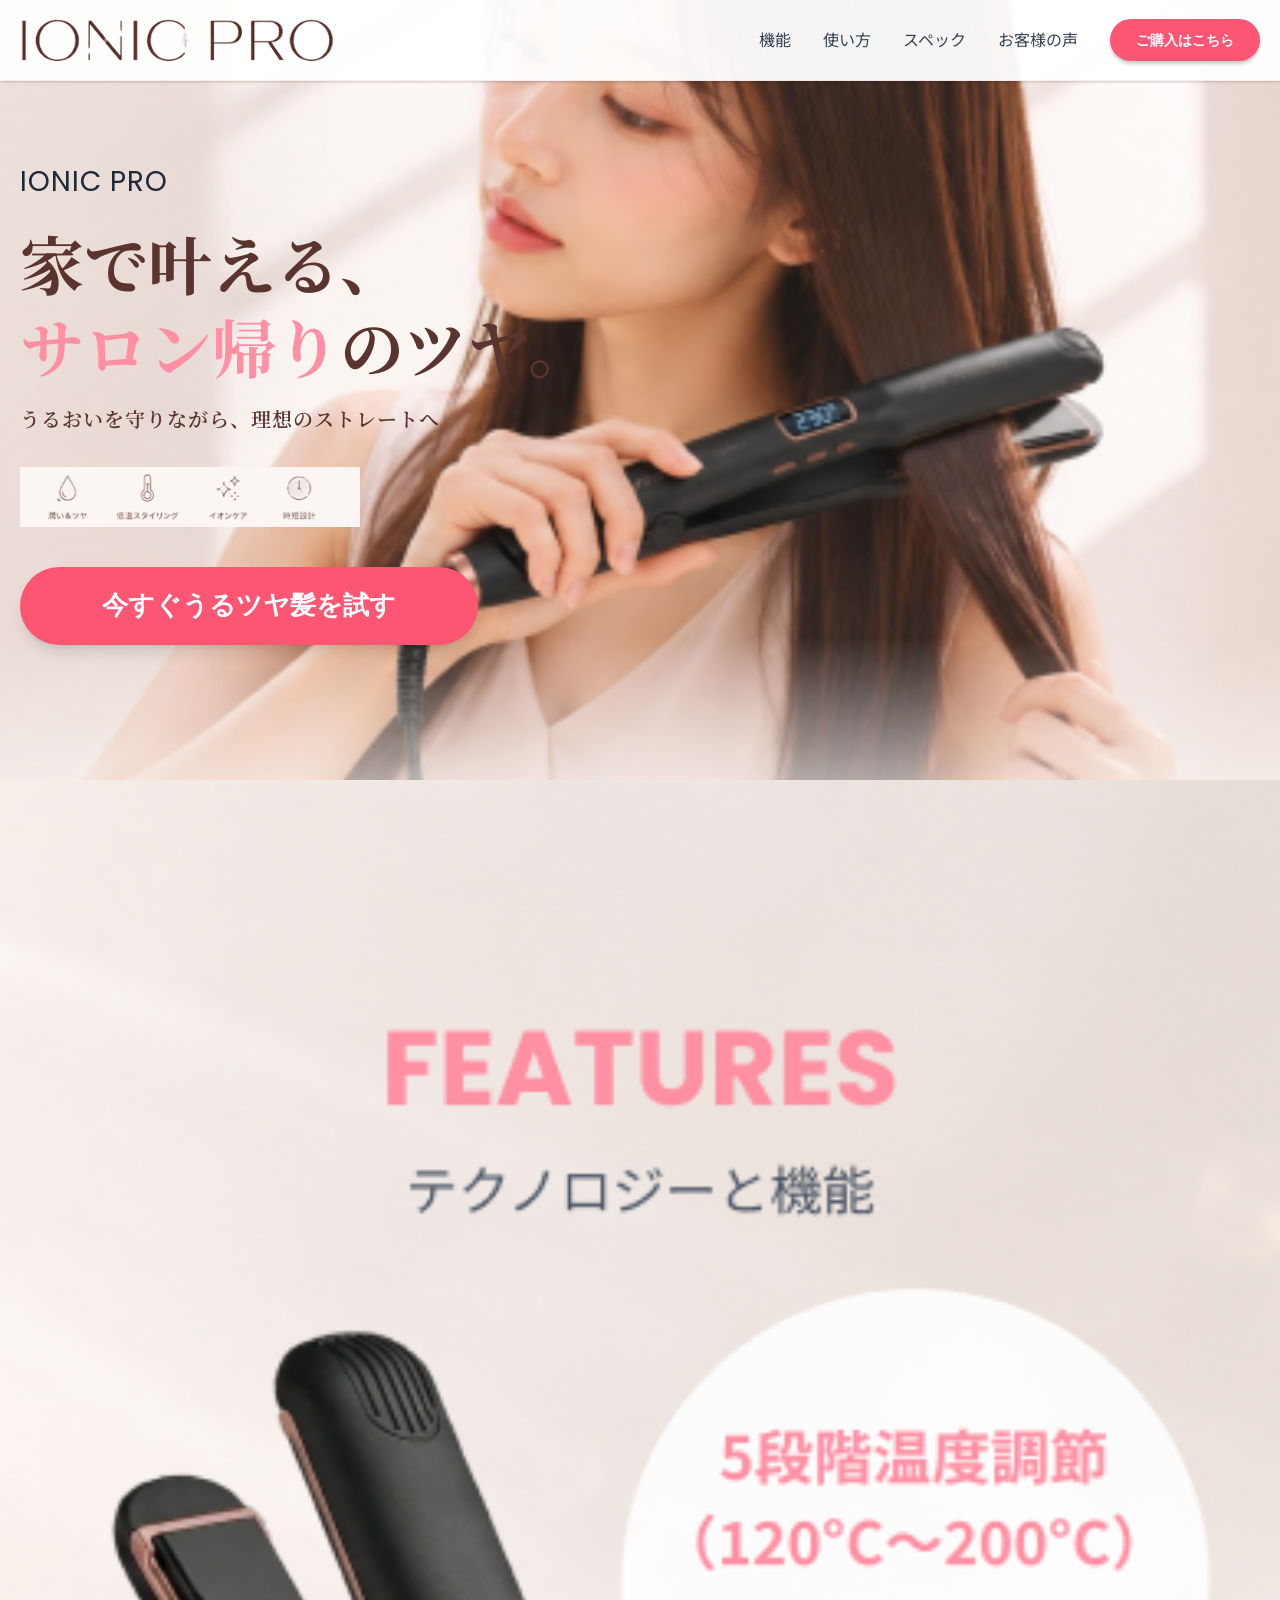
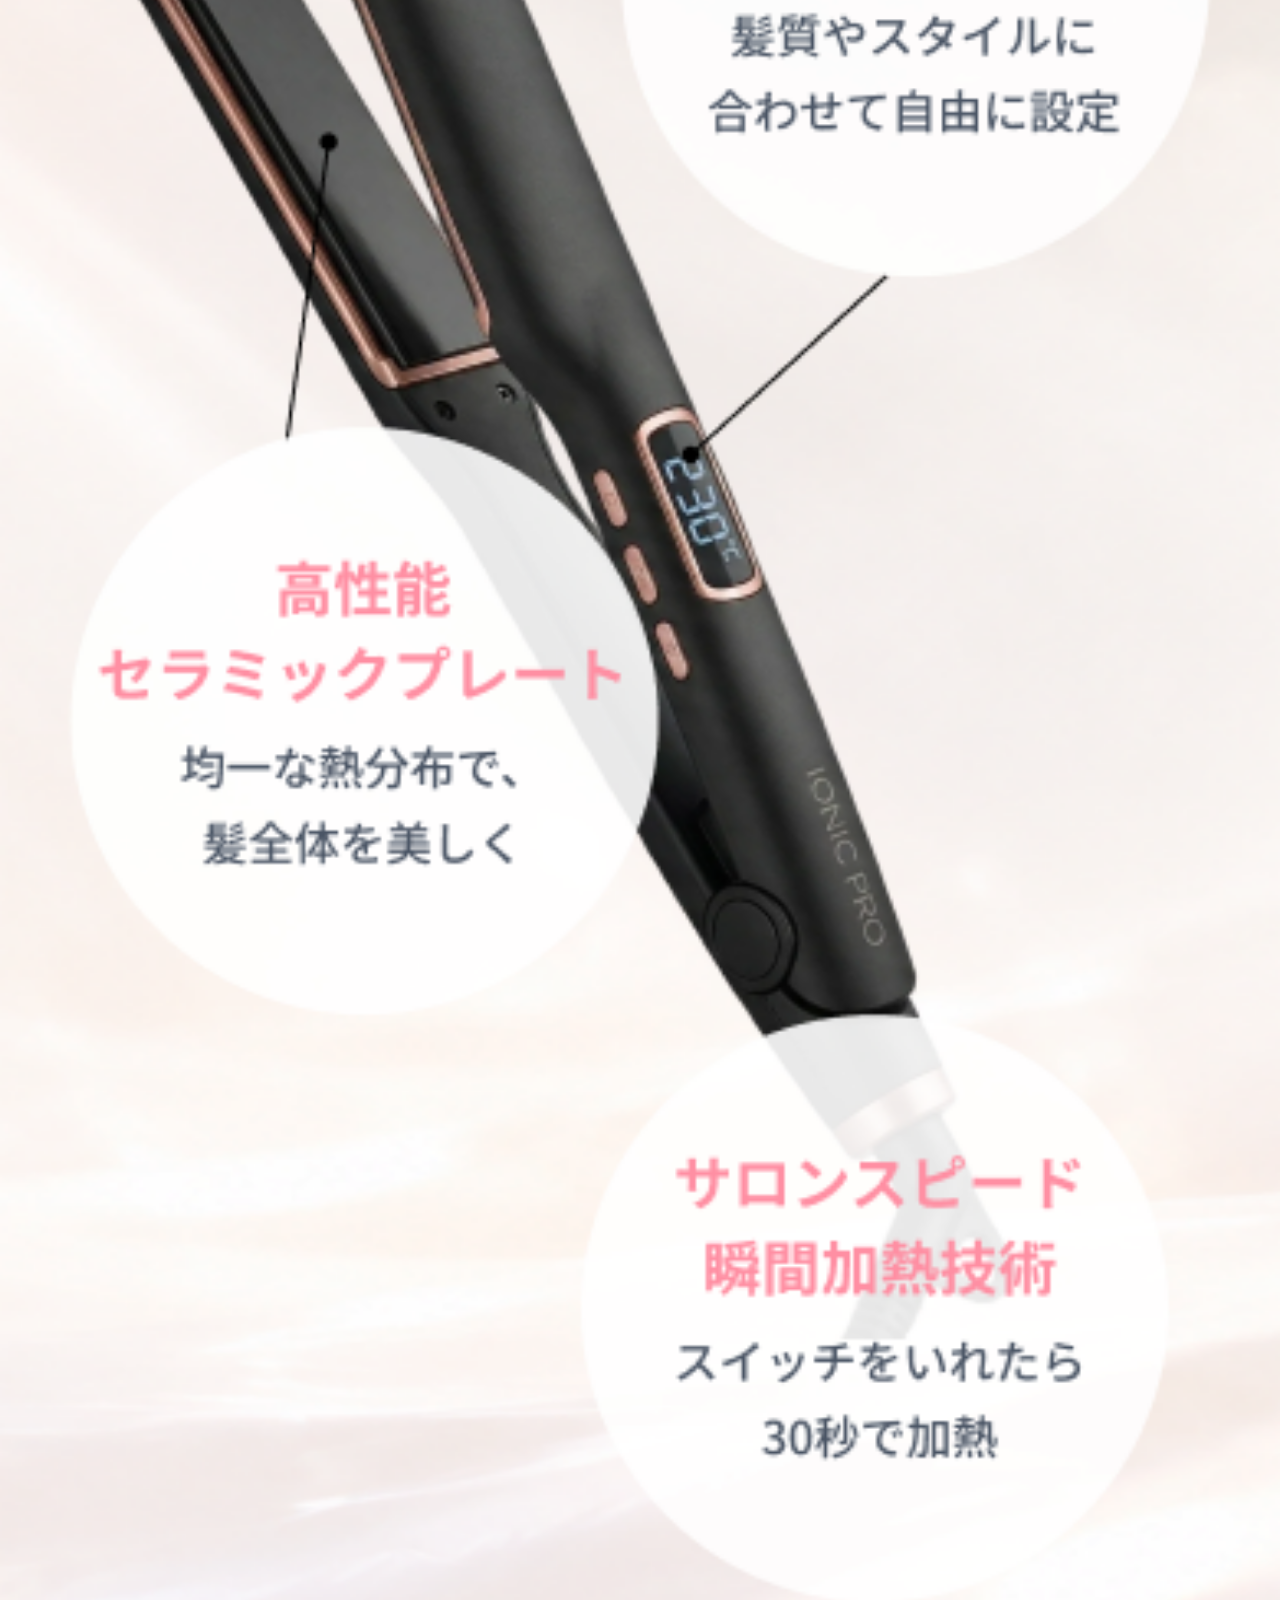
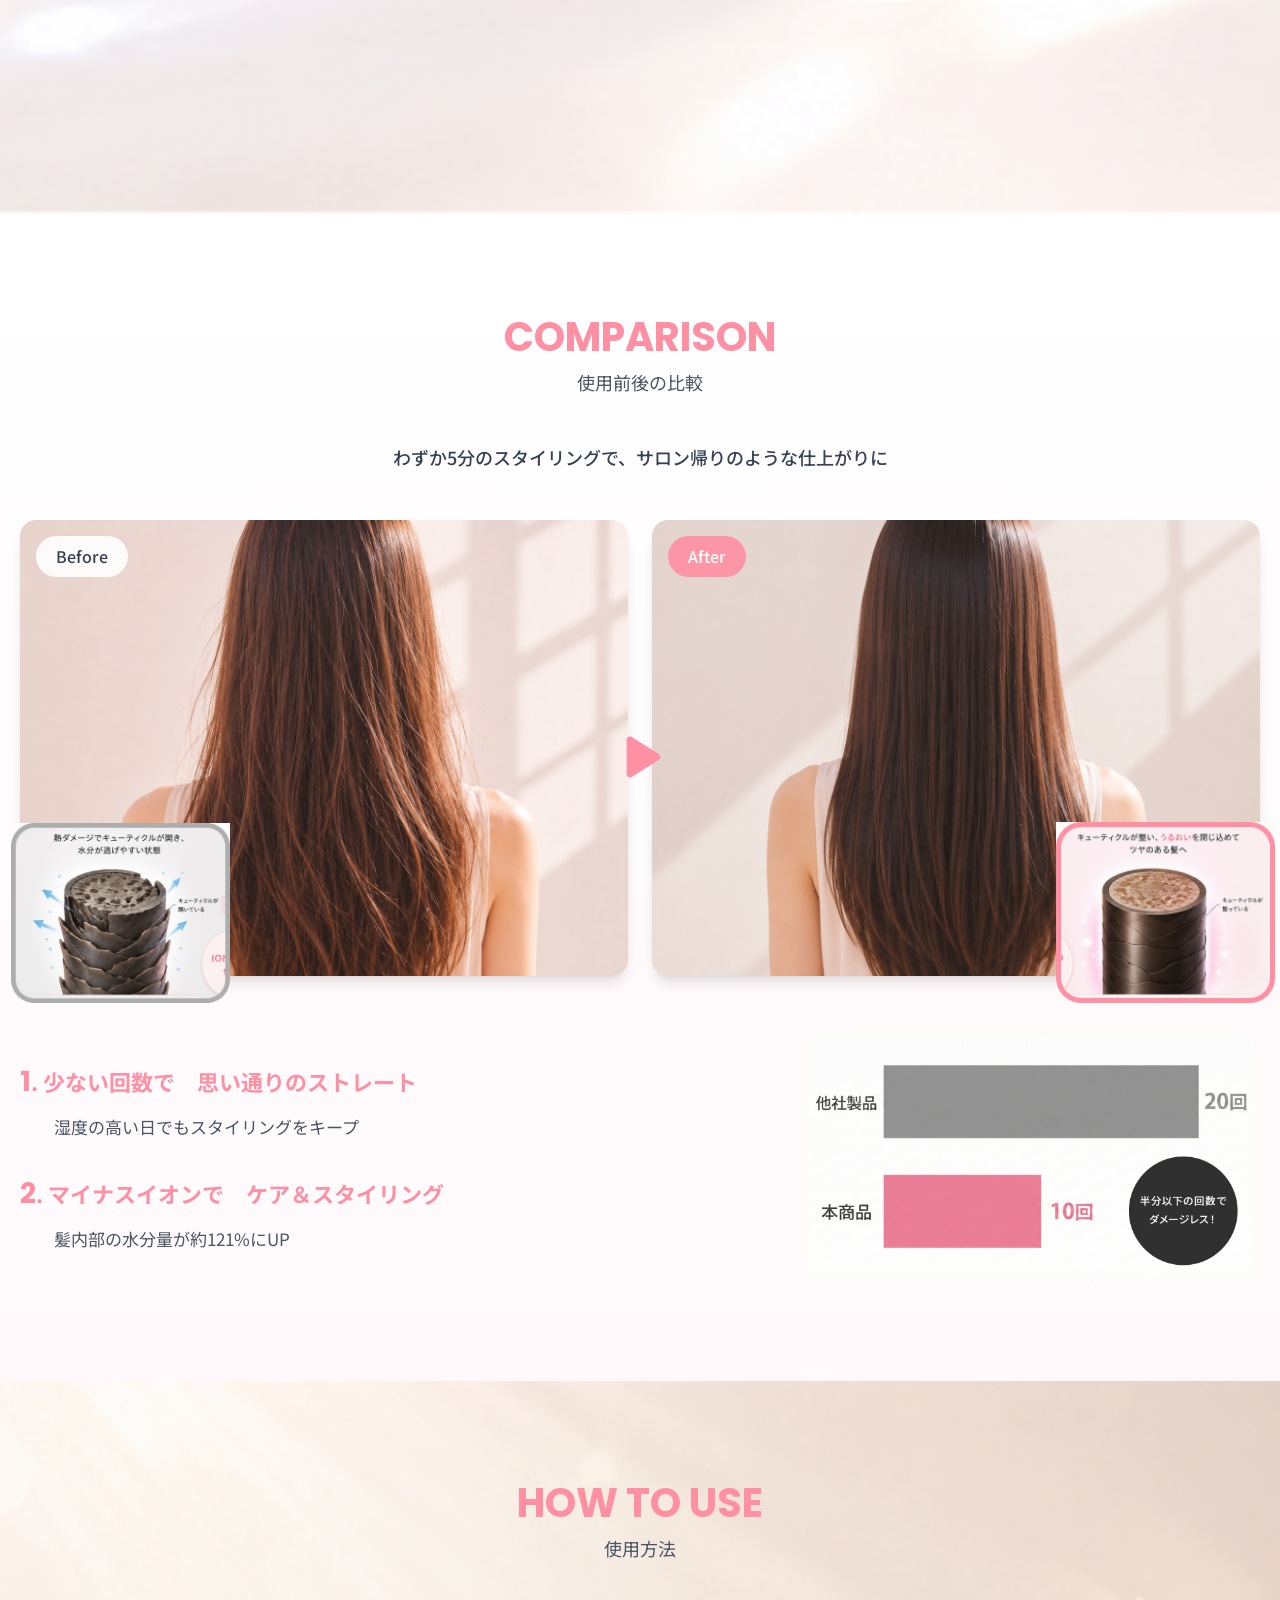
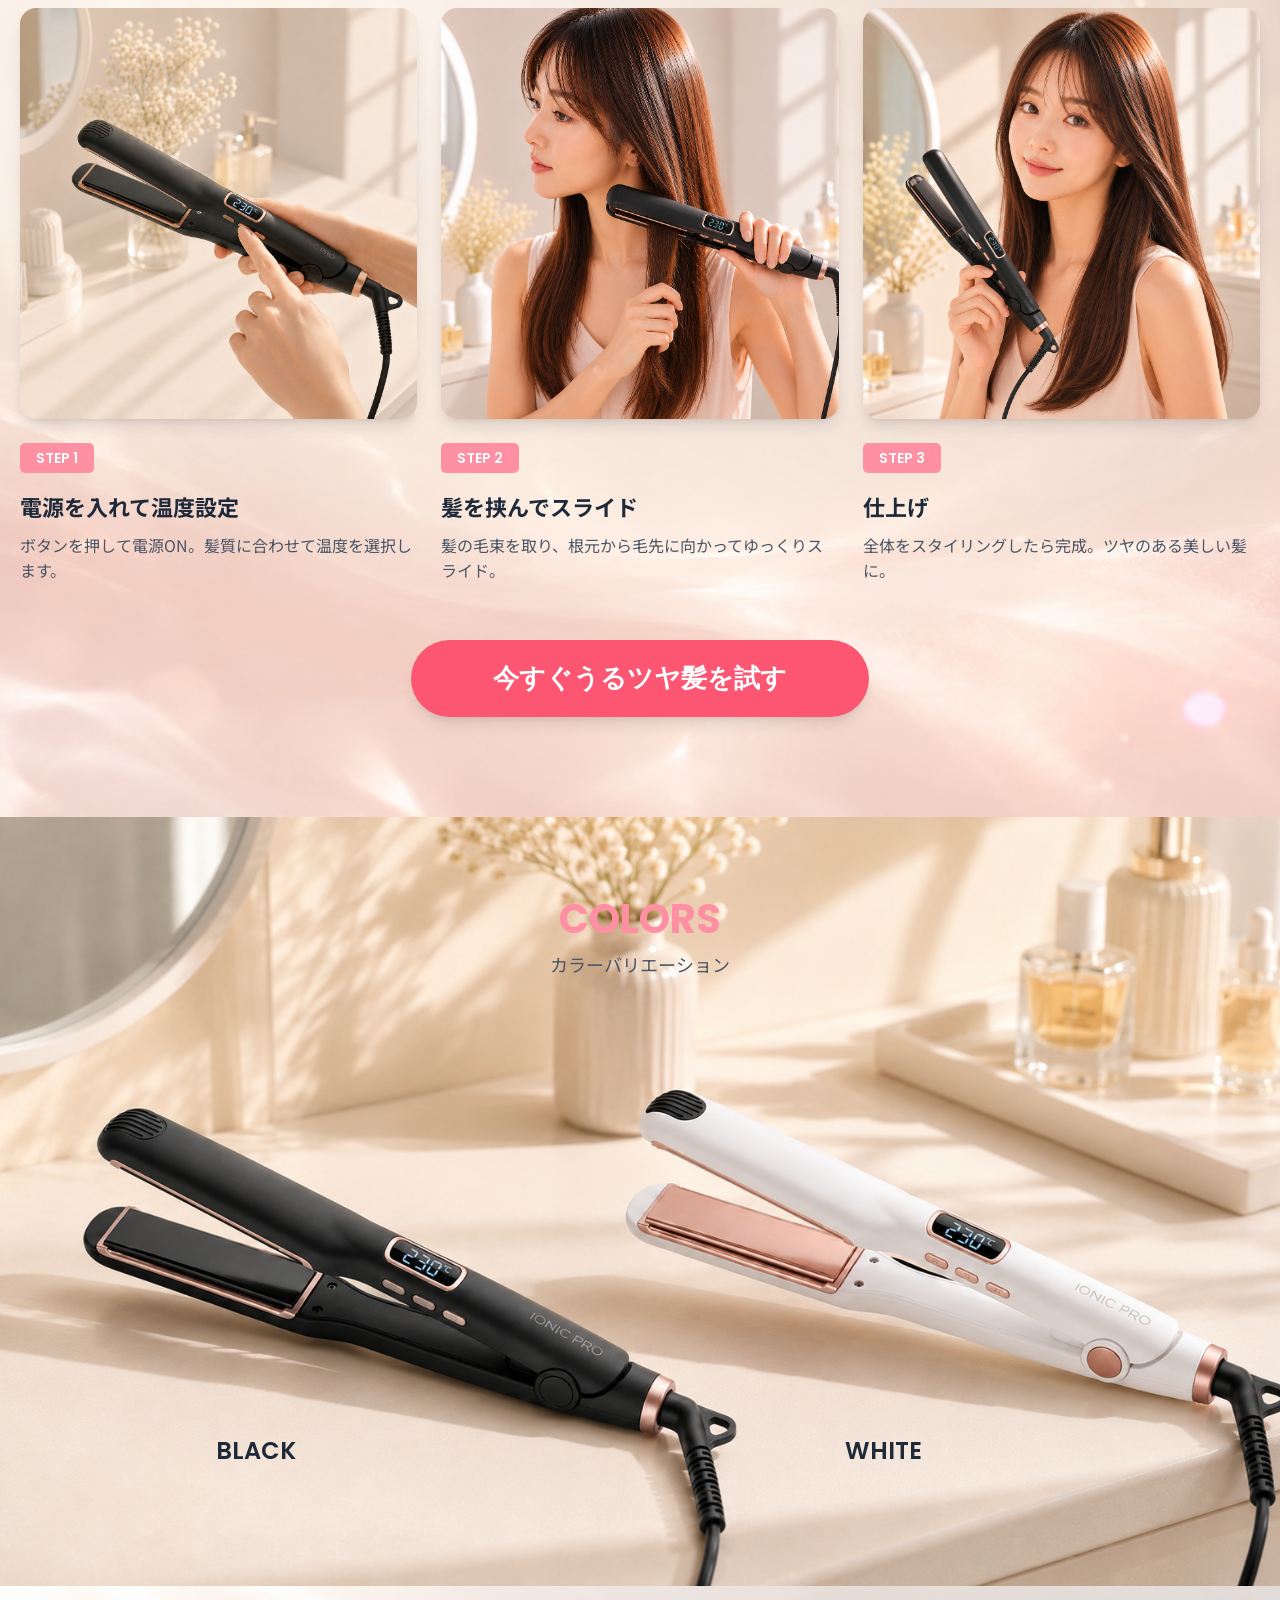
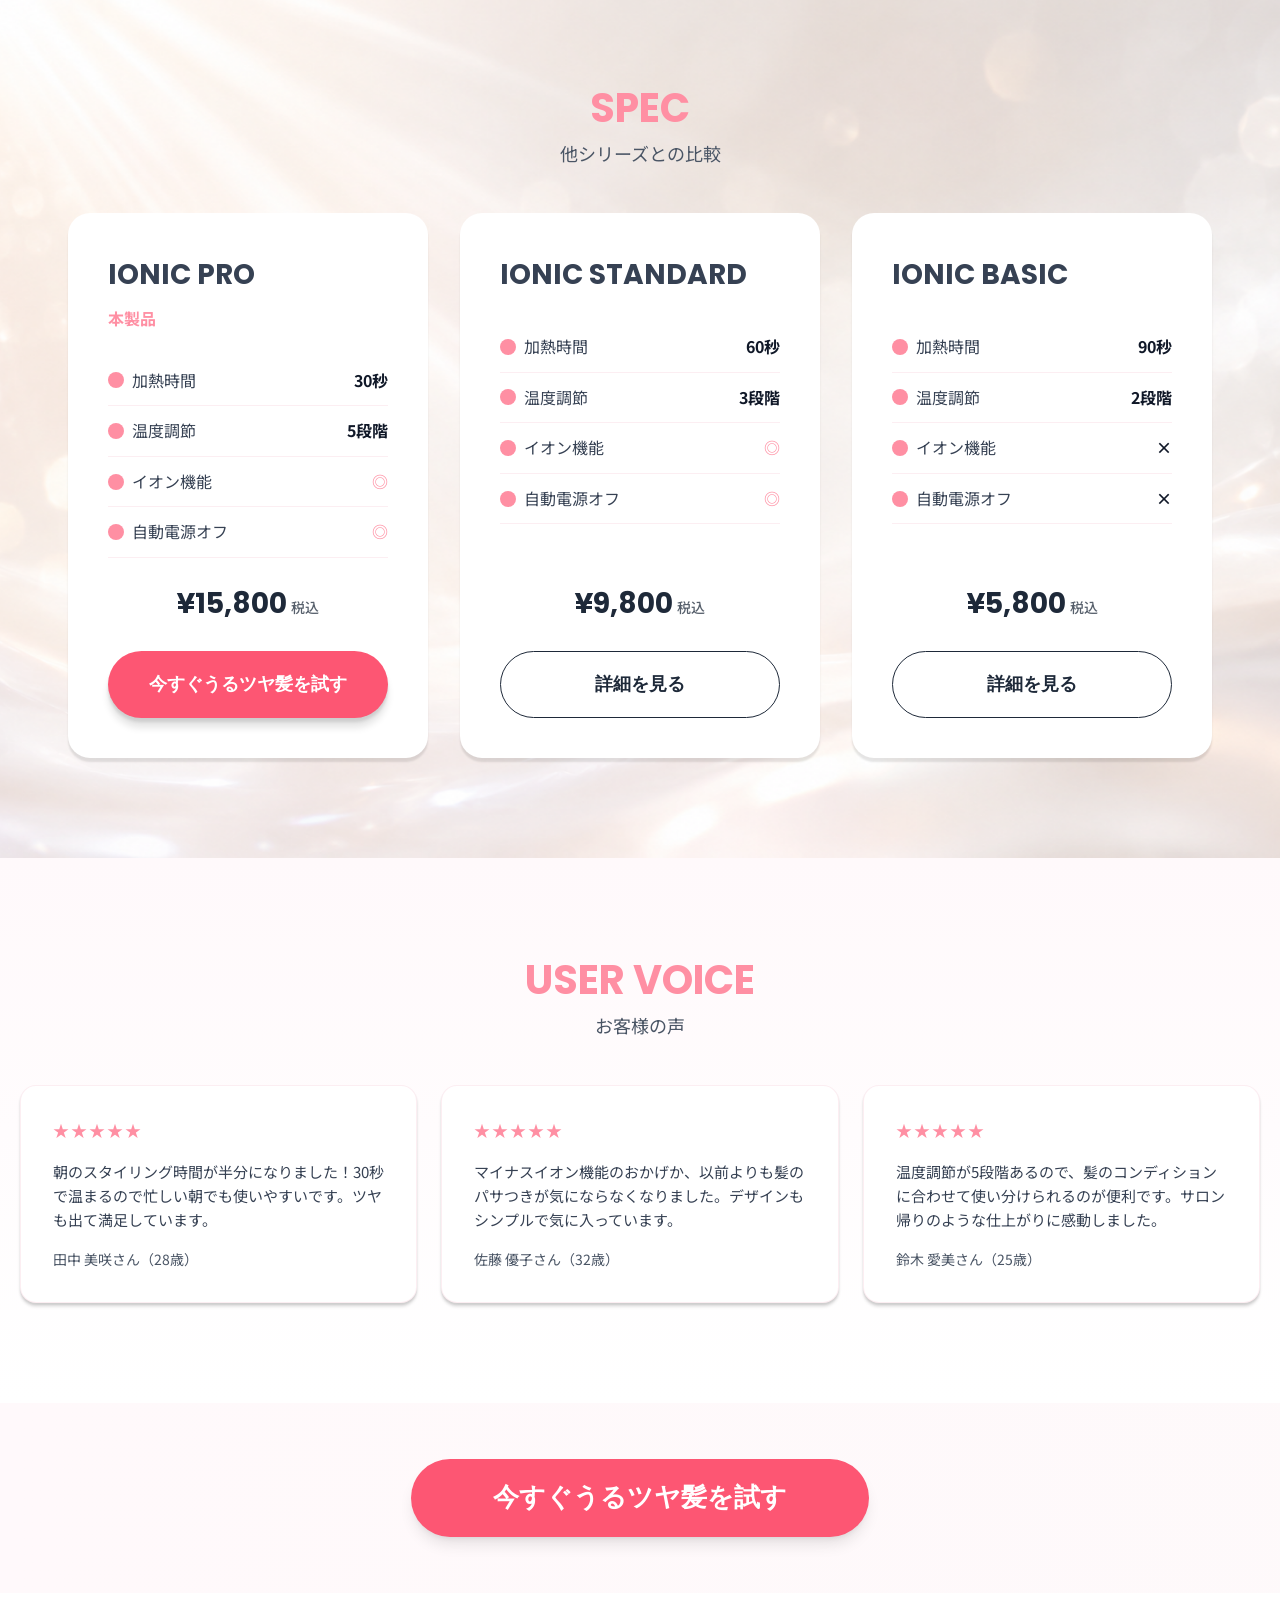
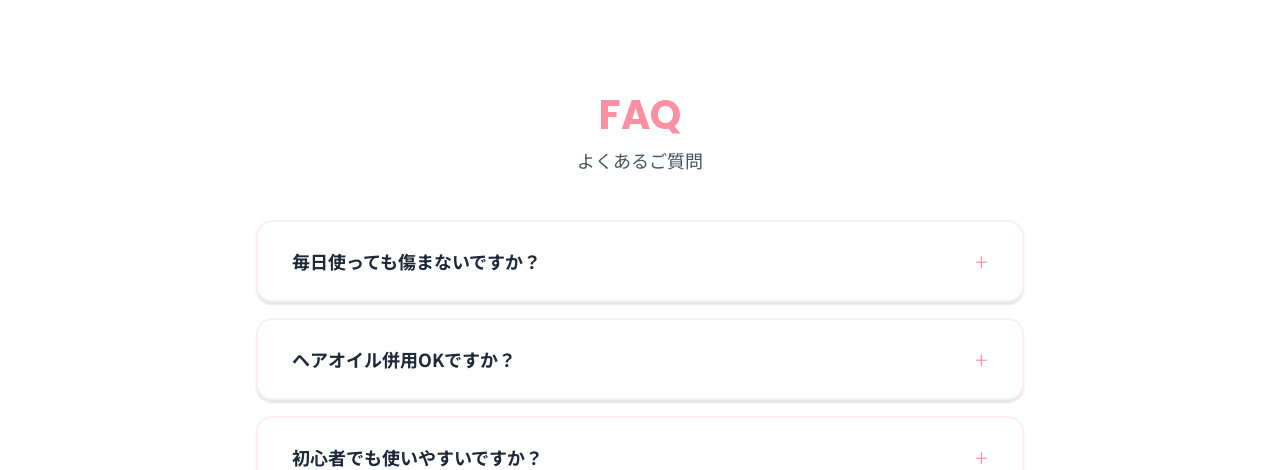
==== commit 0664ab9d: "Replace header logo with correct IONIC PRO wordmark The committed header-logo.png was an unrelated "" ====
--- a/index.html
+++ b/index.html
@@ -13,7 +13,7 @@
 <header class="header">
   <div class="container header__inner">
     <a href="#" class="header__logo">
-      <img src="assets/img/header-logo.png" alt="IONIC PRO" width="202" height="58" fetchpriority="high">
+      <img src="assets/img/header-logo.png" alt="IONIC PRO" width="313" height="58" fetchpriority="high">
     </a>
     <button class="header__menu-btn" id="menuBtn" aria-label="メニューを開く" aria-expanded="false">
       <span></span><span></span><span></span>
--- a/css/base.css
+++ b/css/base.css
@@ -356,7 +356,8 @@
   .btn-primary,
   .btn-primary--small {
     width: 100%;
-    padding: 16px 40px;
-    font-size: 24px;
-  }
-}
+    padding: 16px 20px;
+    font-size: 18px;
+    white-space: nowrap;
+  }
+}
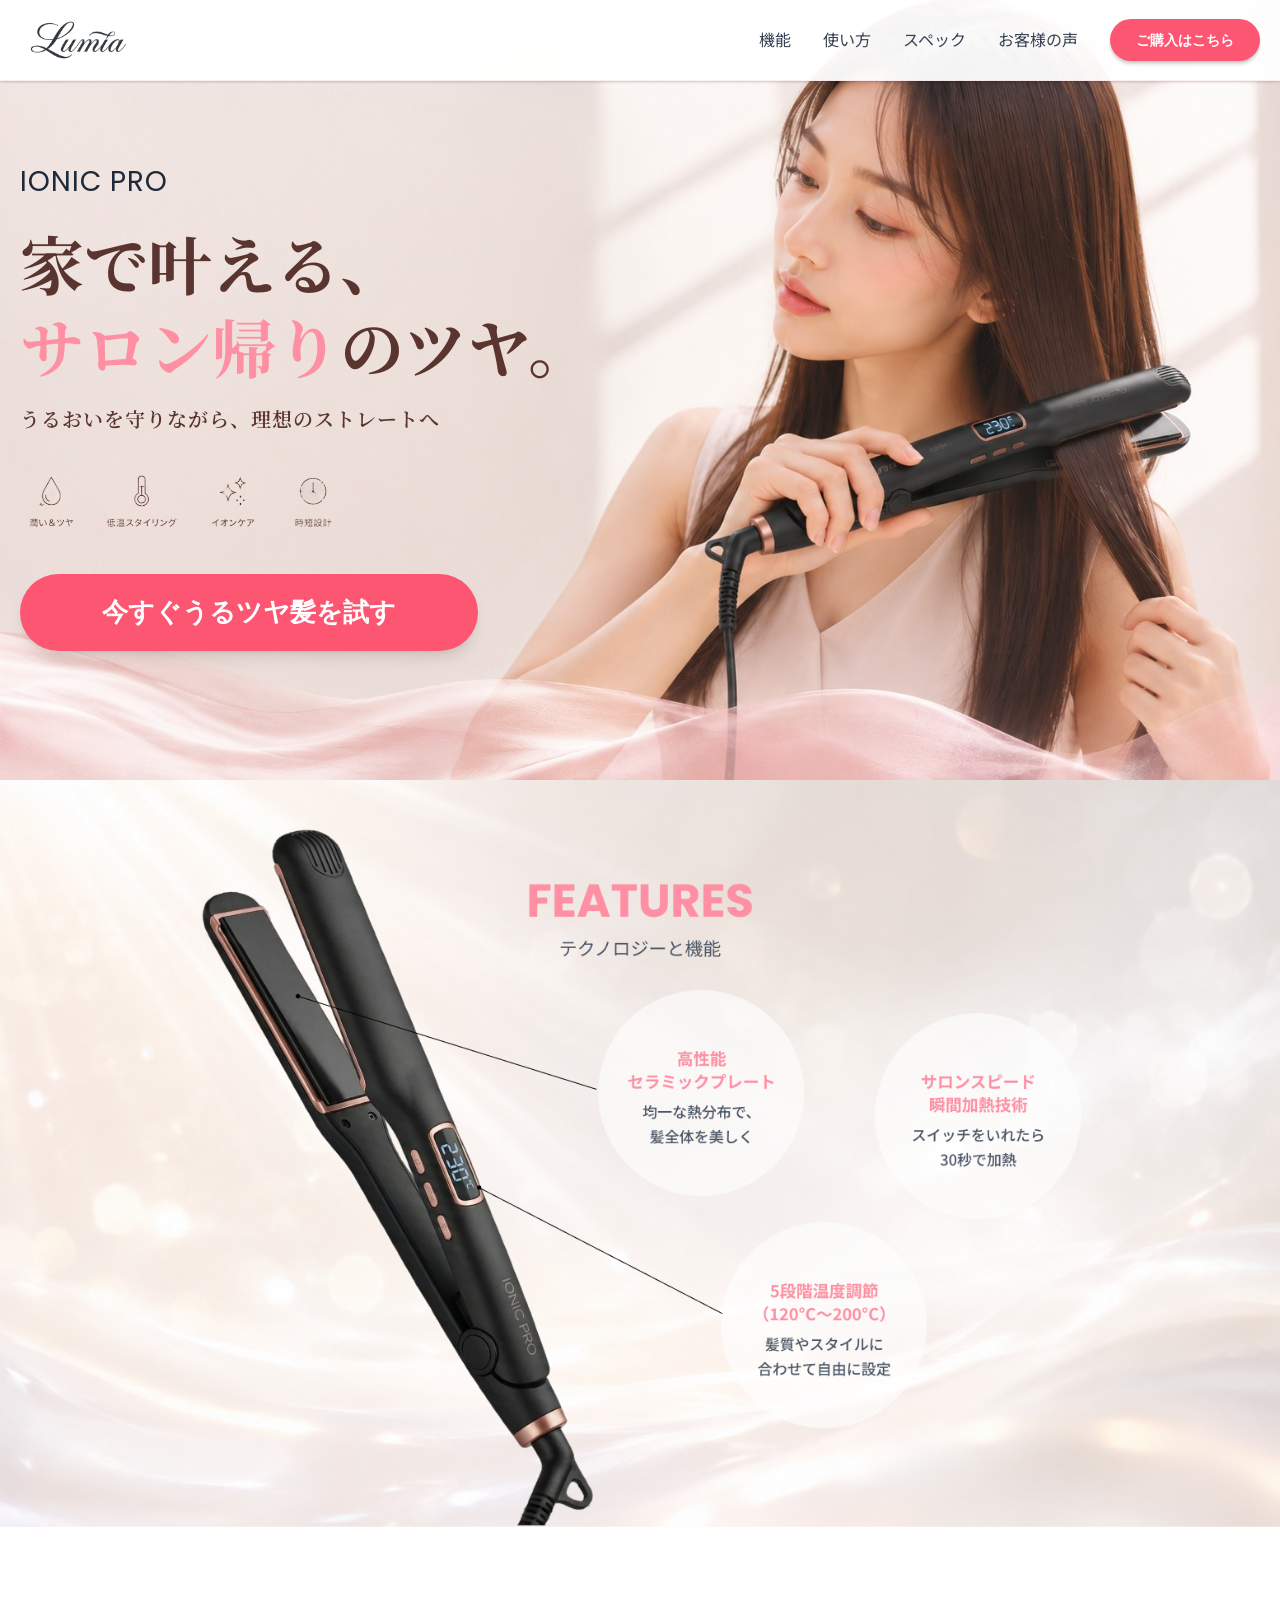
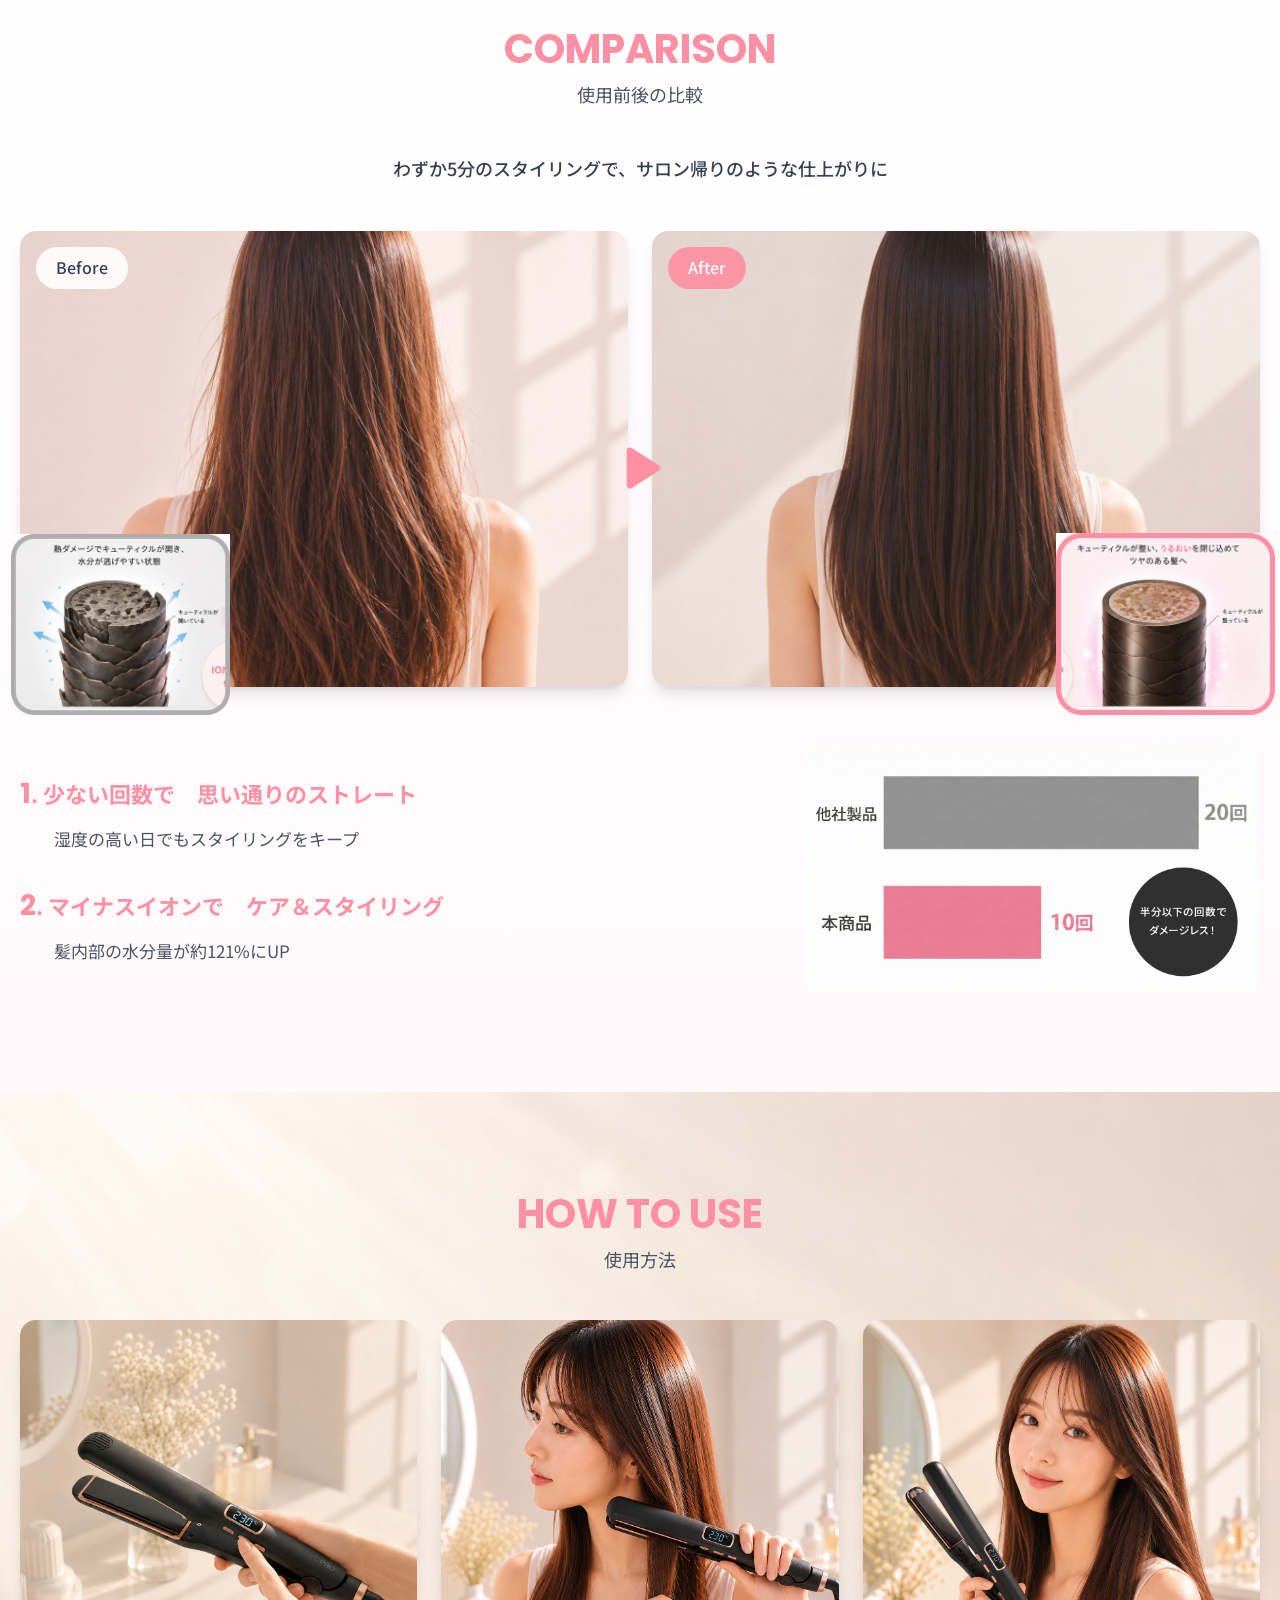
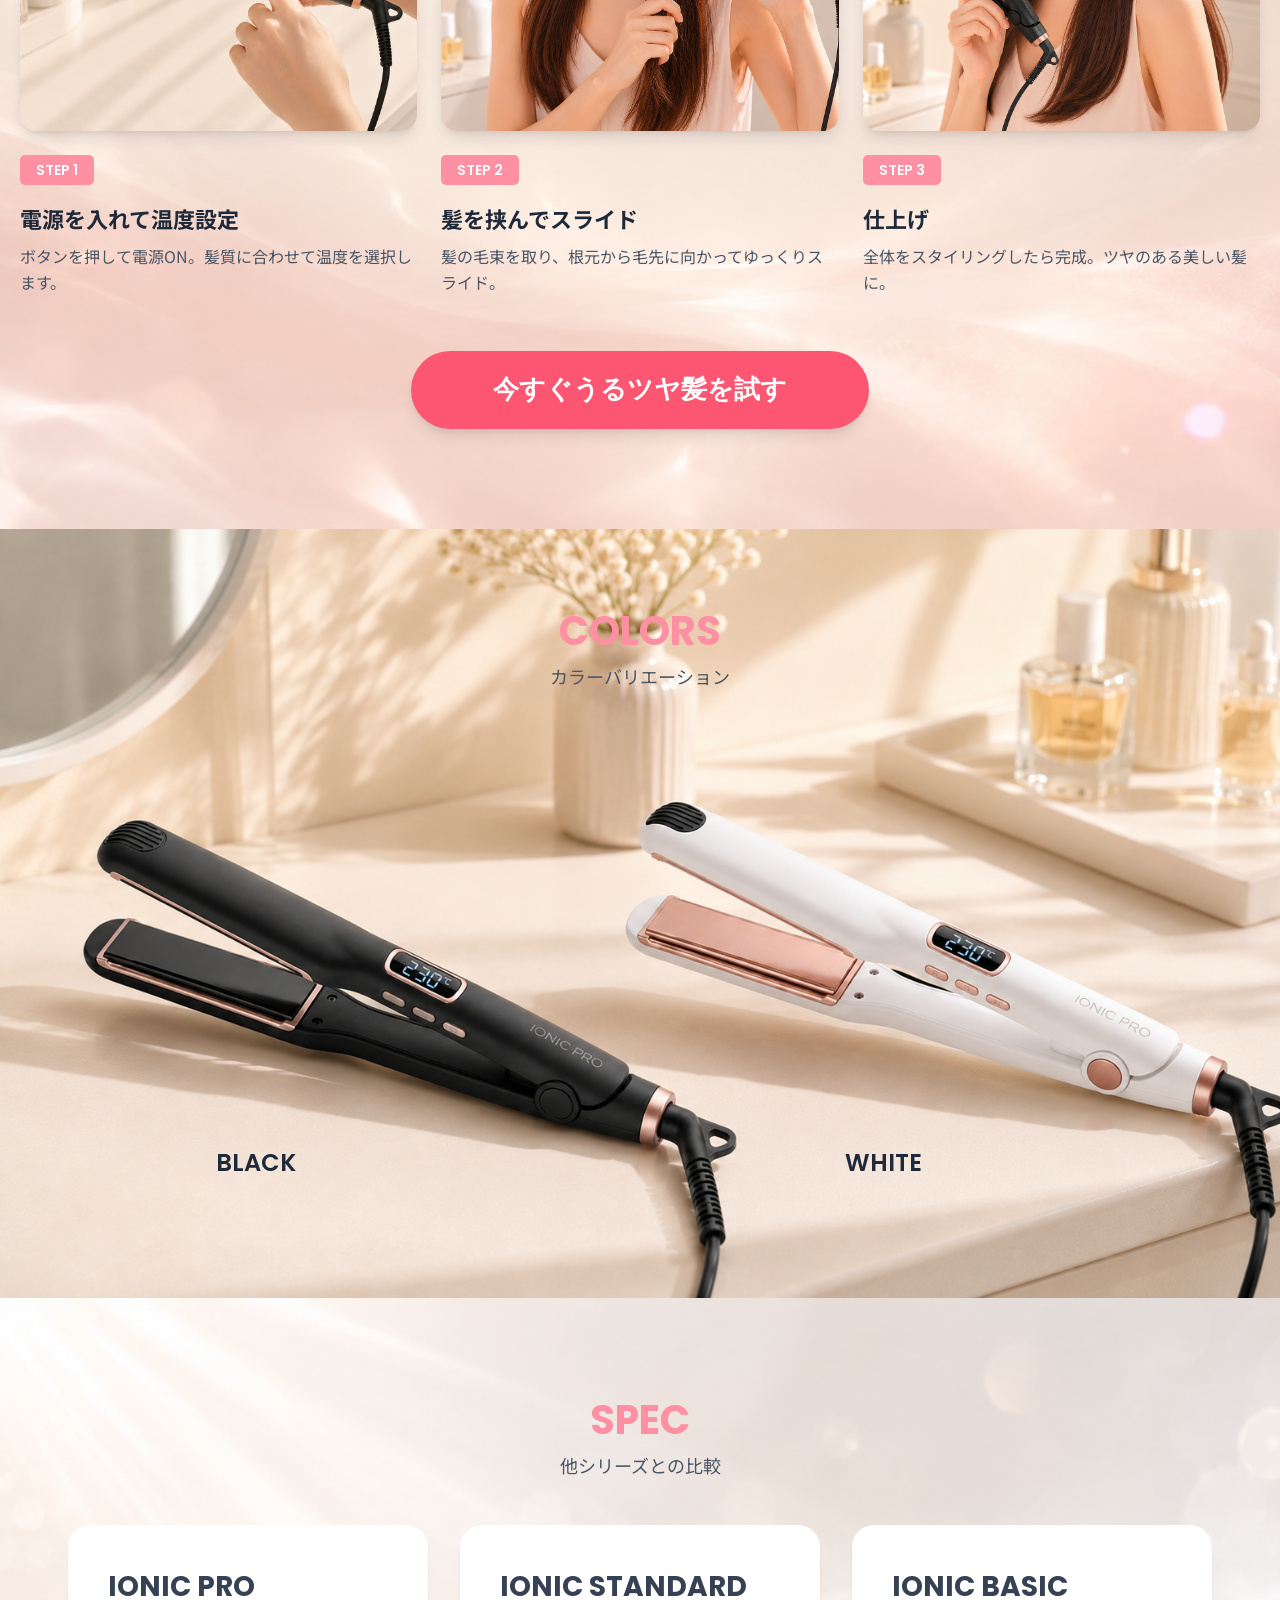
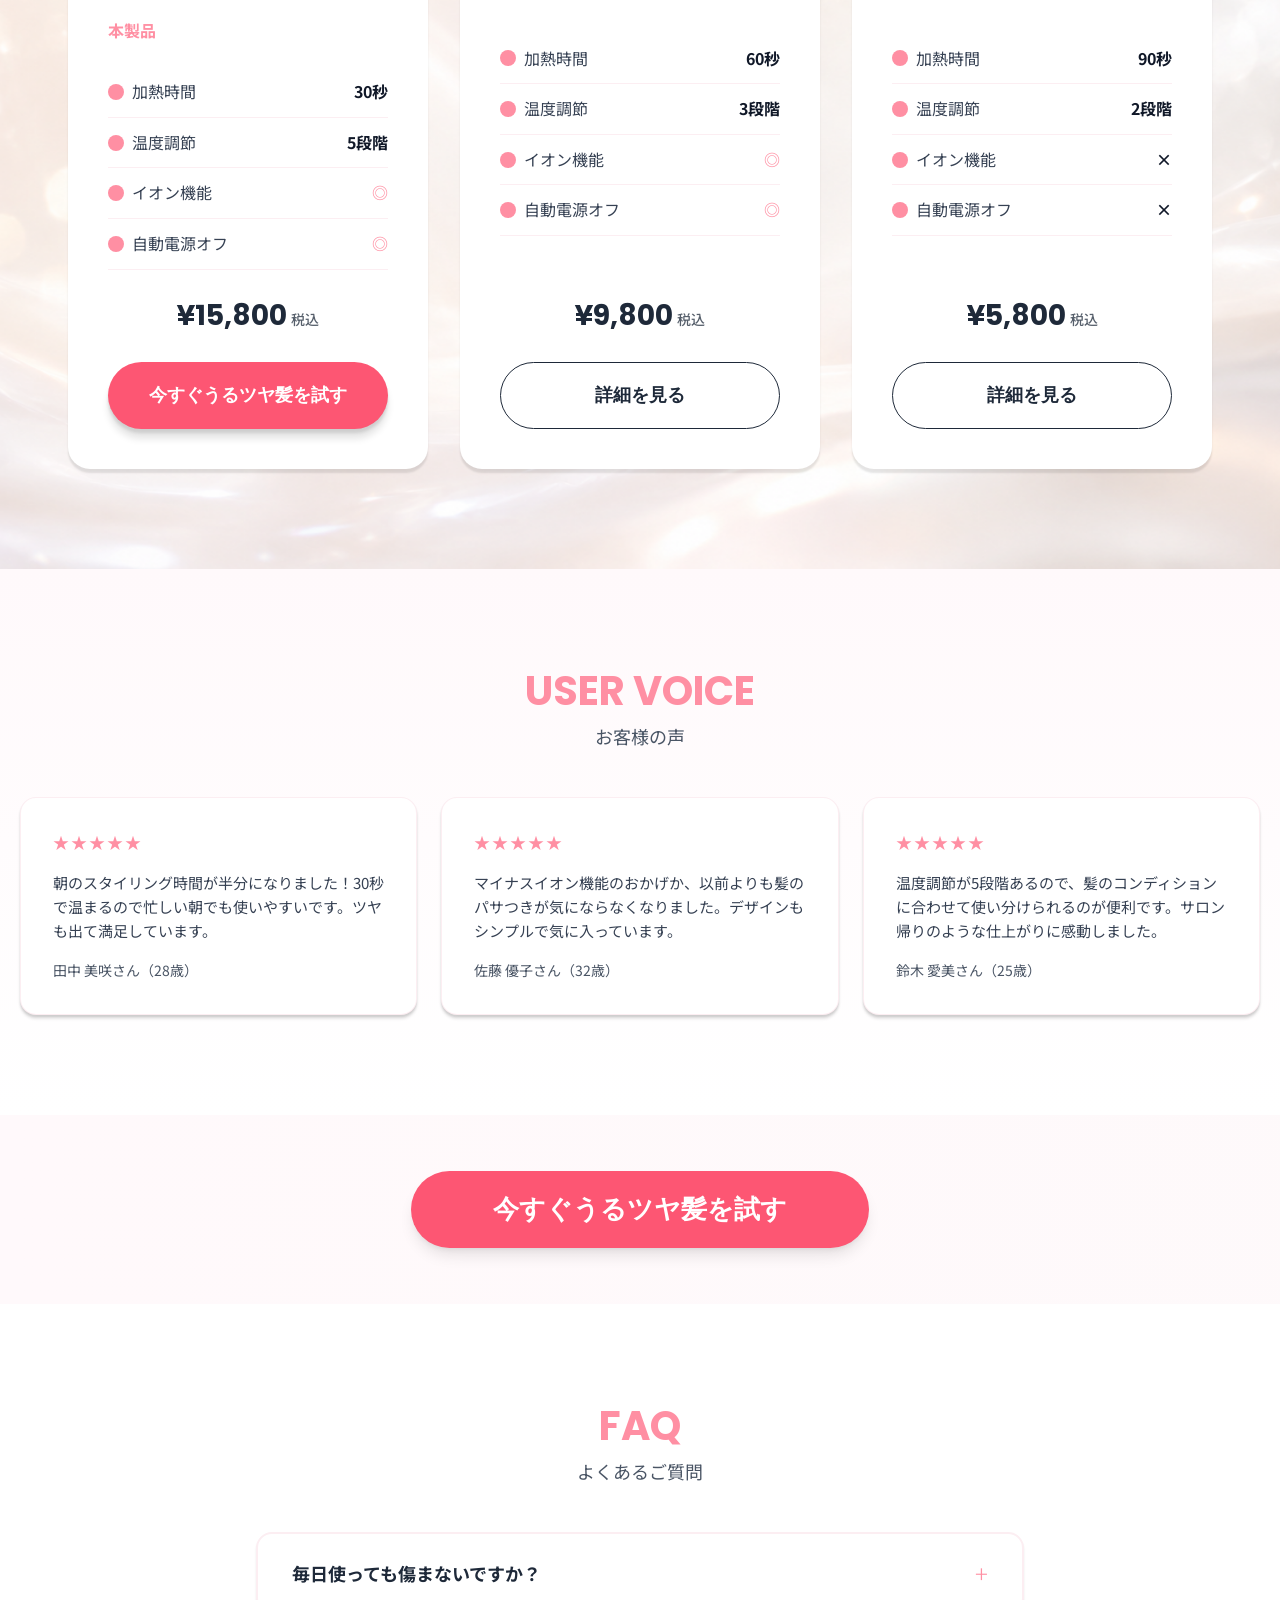
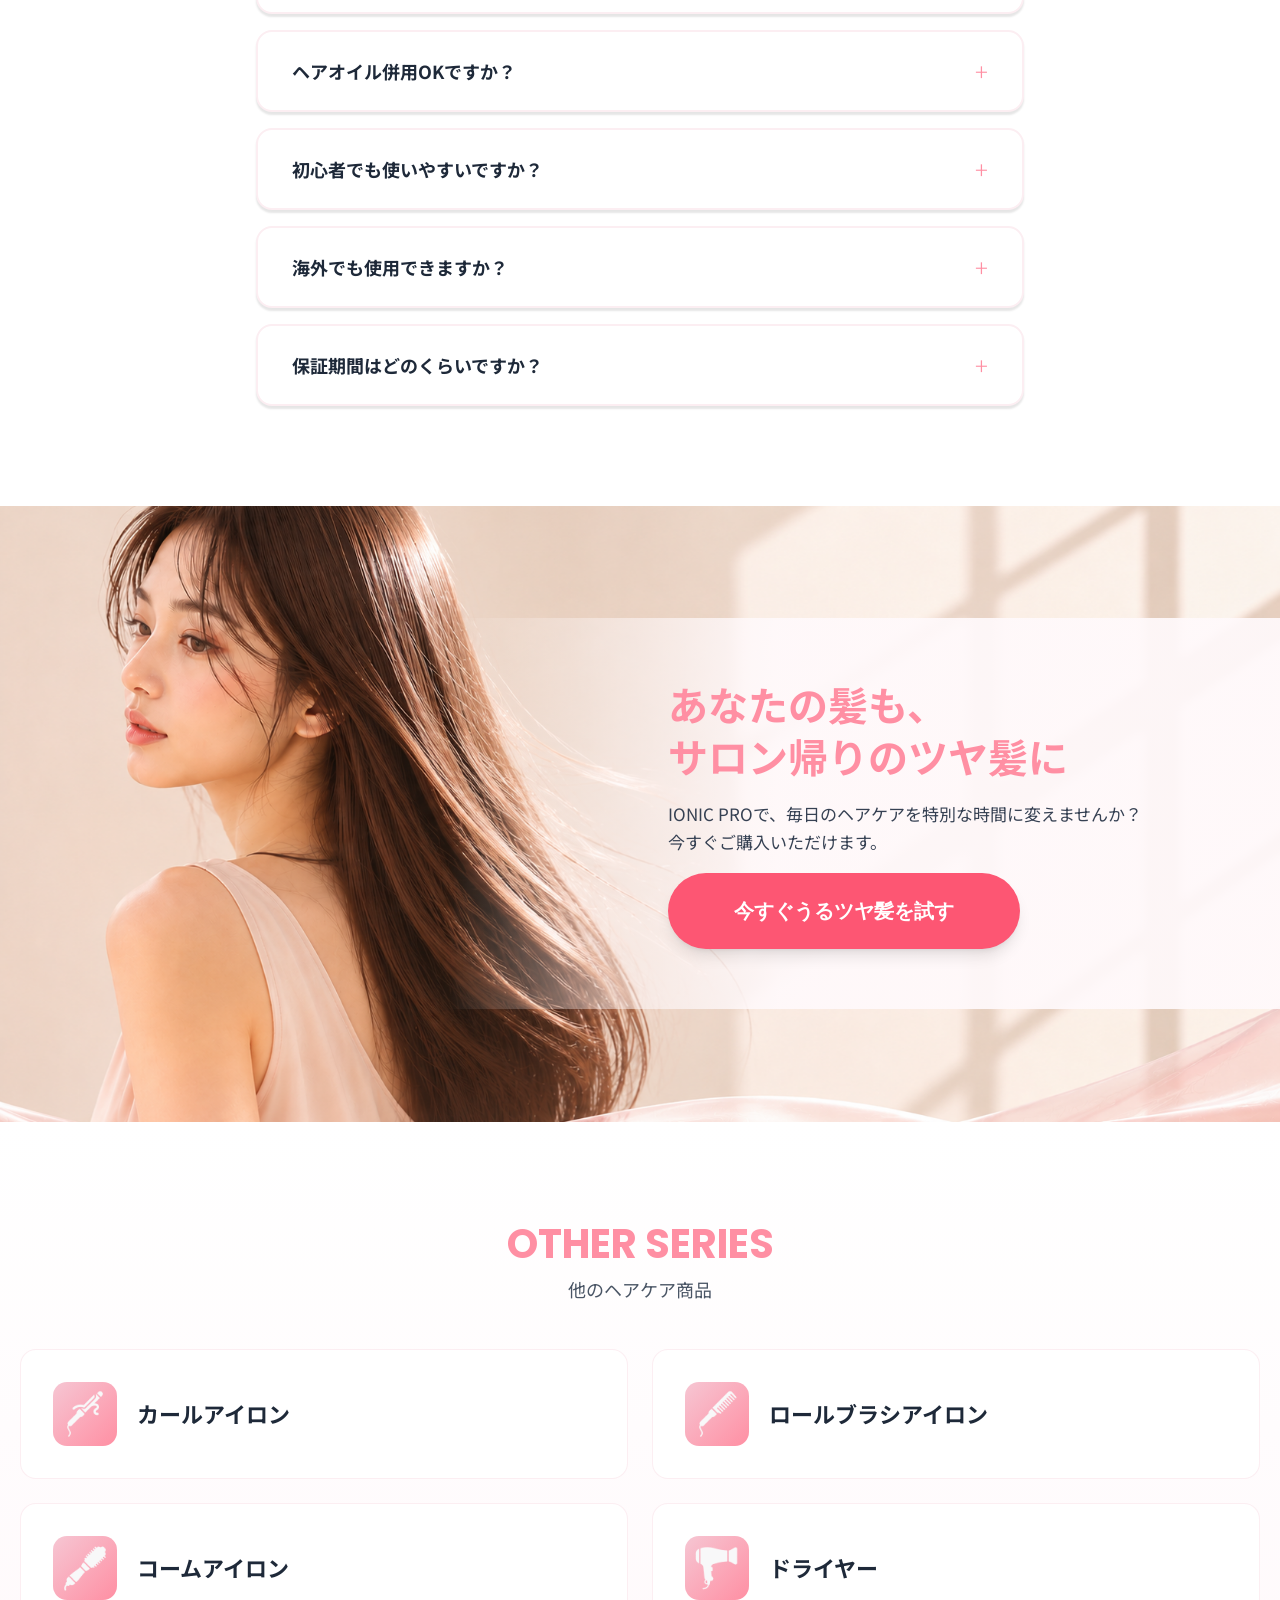
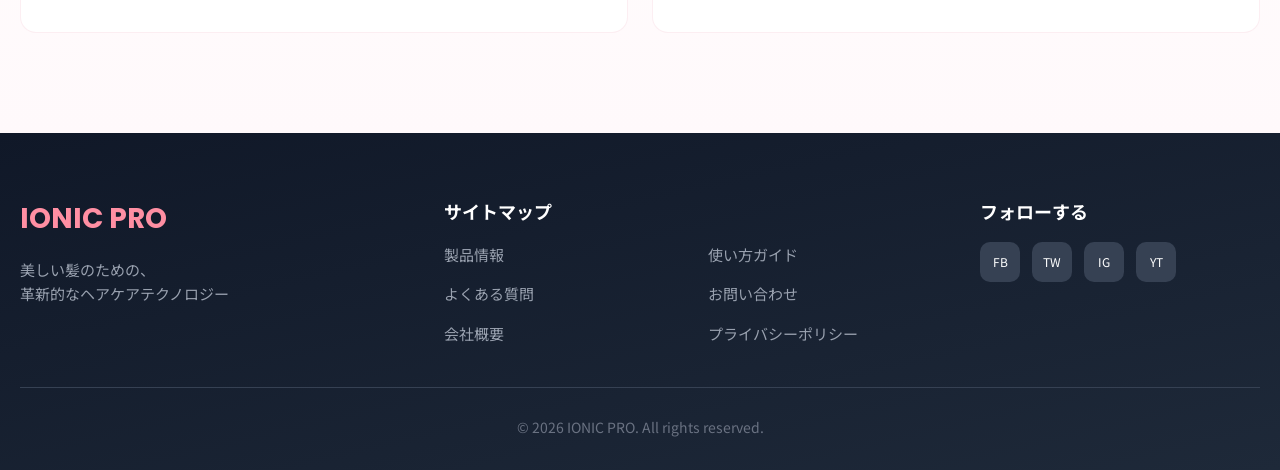
==== commit 9d5f8780: "Revert header logo back to Lumia The Lumia wordmark is the official header logo; the earlier swap to" ====
--- a/index.html
+++ b/index.html
@@ -13,7 +13,7 @@
 <header class="header">
   <div class="container header__inner">
     <a href="#" class="header__logo">
-      <img src="assets/img/header-logo.png" alt="IONIC PRO" width="313" height="58" fetchpriority="high">
+      <img src="assets/img/header-logo.png" alt="IONIC PRO" width="202" height="58" fetchpriority="high">
     </a>
     <button class="header__menu-btn" id="menuBtn" aria-label="メニューを開く" aria-expanded="false">
       <span></span><span></span><span></span>
--- a/css/base.css
+++ b/css/base.css
@@ -337,12 +337,13 @@
   }
 
   .hero__title {
-    font-size: 38px;
+    font-size: clamp(28px, 9vw, 38px);
     font-weight: 600;
   }
 
   .hero__desc {
-    font-size: 16px;
+    font-size: clamp(13px, 4.2vw, 16px);
+    letter-spacing: normal;
   }
 
   .hero__icons {
